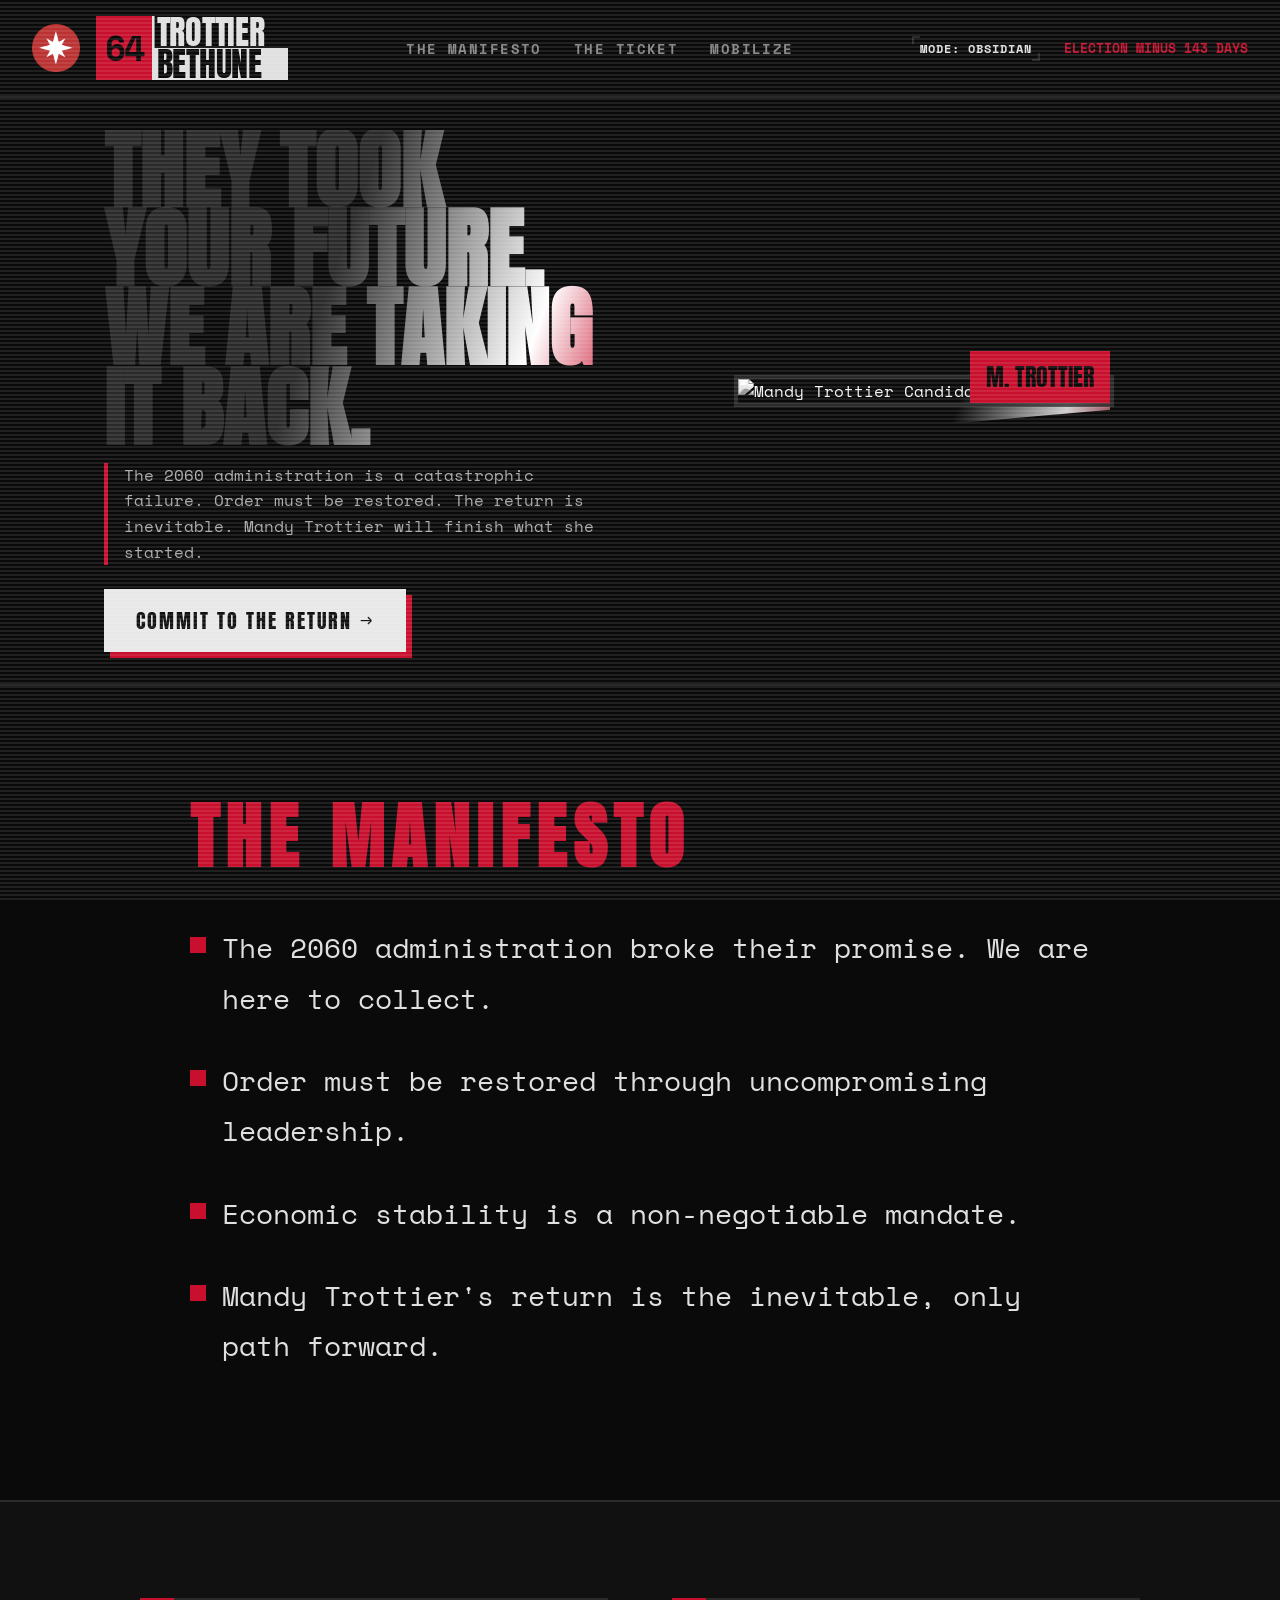
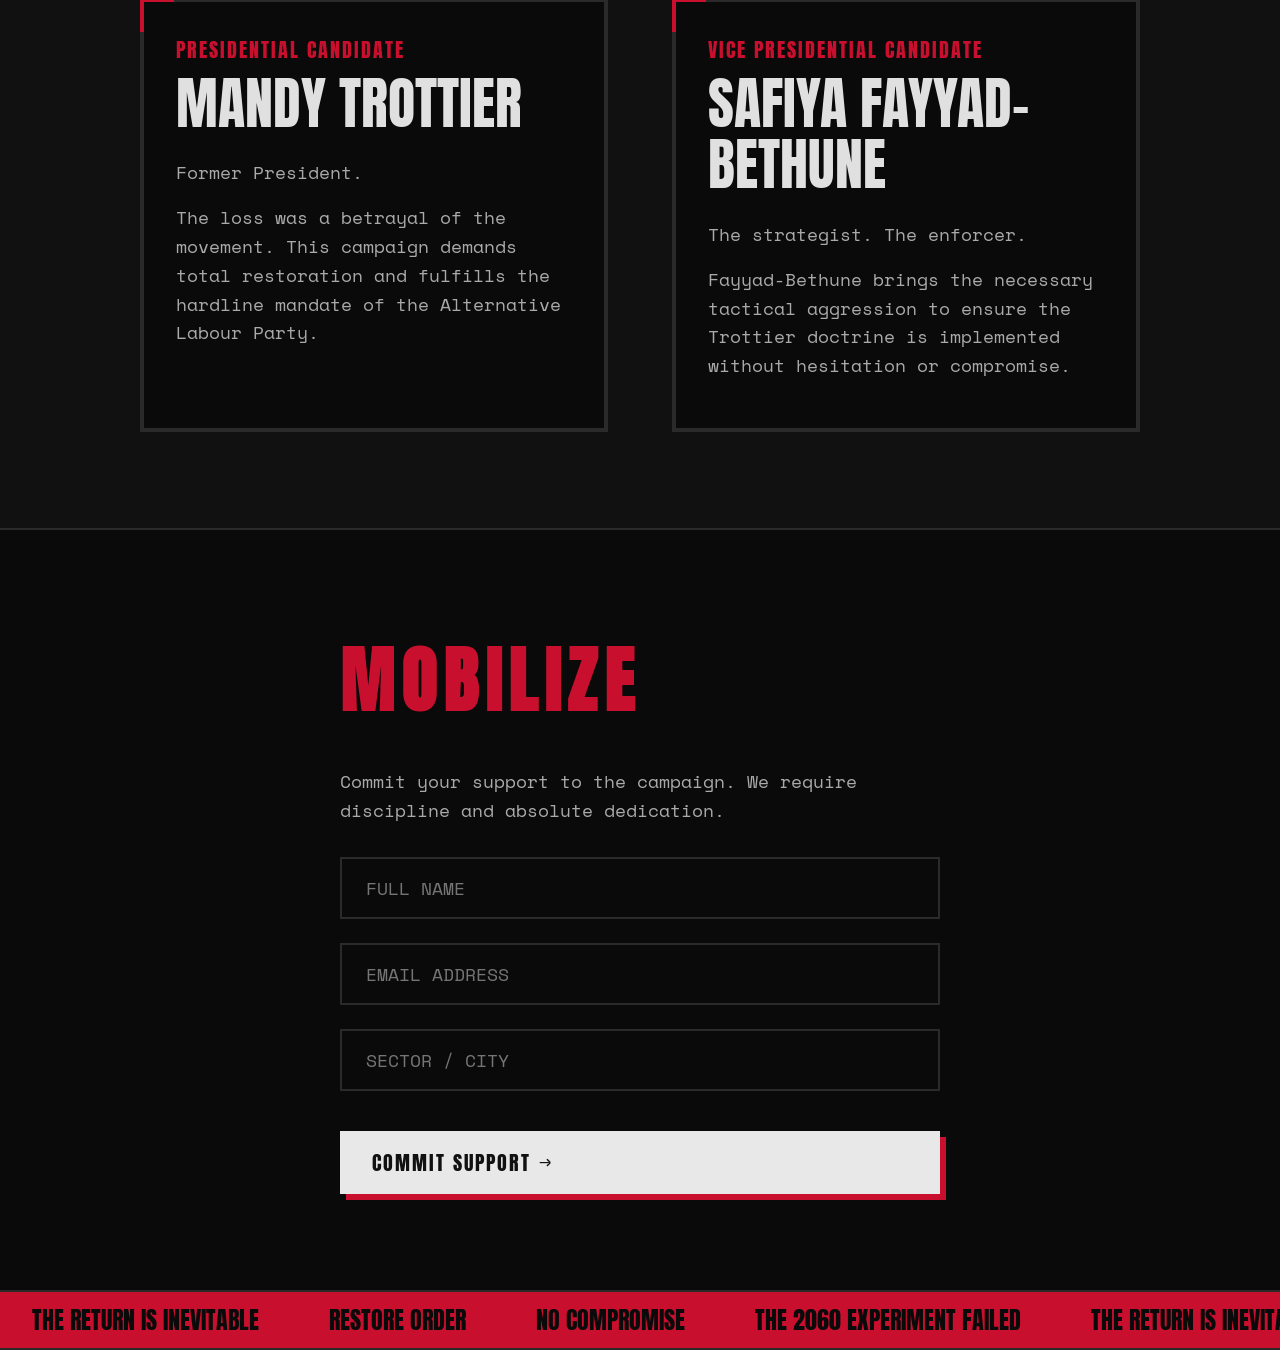
==== index.html @ cef25f47 "ooughhh" ====
<!DOCTYPE html>
<html lang="en">
<head>
    <meta charset="UTF-8">
    <meta name="viewport" content="width=device-width, initial-scale=1.0">
    <title>Trottier / Fayyad-Bethune '64</title>
    <meta name="description" content="The official 2064 presidential campaign website for Mandy Trottier and Safiya Fayyad-Bethune. The return is inevitable.">
    <link rel="stylesheet" href="index.css?v=3.7">
    <link rel="preconnect" href="https://fonts.googleapis.com">
    <link rel="preconnect" href="https://fonts.gstatic.com" crossorigin>
    <link href="https://fonts.googleapis.com/css2?family=Anton&family=Space+Mono:ital,wght@0,400;0,700;1,400&display=swap" rel="stylesheet">
</head>
<body>
    <div class="scanlines"></div>

    <header class="site-header">
        <div class="logo-container">
            <img src="ALPLogo.png" alt="Alternative Labour Party Logo" class="party-logo">
            <svg xmlns="http://www.w3.org/2000/svg" viewBox="0 0 1200 400" width="100%" height="100%" class="campaign-wordmark" aria-label="Trottier Bethune '64 Logo">
                <defs>
                    <style>
                        .brutal-title { font-family: 'Anton', sans-serif; font-size: 210px; text-transform: uppercase; letter-spacing: -2px; fill: var(--text-light); }
                        .brutal-subtitle { font-family: 'Anton', sans-serif; font-size: 210px; text-transform: uppercase; letter-spacing: -2px; fill: var(--obsidian); }
                        .brutal-year { font-family: 'Space Mono', monospace; font-size: 220px; font-weight: bold; letter-spacing: -12px; fill: var(--obsidian); }
                        .logo-crimson { fill: var(--crimson); }
                        .logo-bg { fill: var(--text-light); }
                    </style>
                </defs>

                <!-- Massive red block on the left -->
                <rect x="0" y="0" width="350" height="400" class="logo-crimson" />
                
                <!-- White/Black background block for the subtitle to create stark contrast -->
                <rect x="350" y="200" width="850" height="200" class="logo-bg" />

                <!-- 64 inside the red block -->
                <text x="175" y="280" class="brutal-year" text-anchor="middle">64</text>

                <!-- TROTTIER in the top half (Dark background of the page shows through, so text needs to be light) -->
                <text x="380" y="190" class="brutal-title" text-anchor="start">TROTTIER</text>

                <!-- BETHUNE in the bottom half (Light background block, so text needs to be dark) -->
                <text x="380" y="390" class="brutal-subtitle" text-anchor="start">BETHUNE</text>

                <!-- Vertical harsh separator line -->
                <rect x="350" y="0" width="16" height="400" fill="var(--text-light)" />
            </svg>
        </div>
        <nav class="main-nav">
            <a href="#manifesto">THE MANIFESTO</a>
            <a href="#ticket">THE TICKET</a>
            <a href="#mobilize">MOBILIZE</a>
        </nav>
        <div class="header-right">
            <button id="themeToggle" class="btn-secondary">MODE: OBSIDIAN</button>
            <div class="countdown pulse">
                ELECTION MINUS 143 DAYS
            </div>
        </div>
    </header>

    <main class="hero">
        <div class="hero-content">
            <h1 class="ray-text">
                THEY TOOK YOUR FUTURE.<br>
                WE ARE TAKING IT BACK.
            </h1>
            <p class="manifesto-intro">
                The 2060 administration is a catastrophic failure. Order must be restored. The return is inevitable. Mandy Trottier will finish what she started.
            </p>
            <button class="btn-primary">COMMIT TO THE RETURN <span style="font-family:var(--font-mono)">→</span></button>
        </div>
        <div class="hero-visual">
            <div class="portrait-container">
                <img src="https://images.unsplash.com/photo-1542322301-44754eb27a20?ixlib=rb-4.0.3&auto=format&fit=crop&w=600&q=80" alt="Mandy Trottier Candidate Portrait" class="candidate-image">
                <div class="sunglass-ray"></div>
                <div class="nametag">M. TROTTIER</div>
            </div>
        </div>
    </main>

    <section id="manifesto" class="section-manifesto">
        <div class="manifesto-content">
            <h2 class="section-title">THE MANIFESTO</h2>
            <ul class="manifesto-list">
                <li><span class="bullet"></span> The 2060 administration broke their promise. We are here to collect.</li>
                <li><span class="bullet"></span> Order must be restored through uncompromising leadership.</li>
                <li><span class="bullet"></span> Economic stability is a non-negotiable mandate.</li>
                <li><span class="bullet"></span> Mandy Trottier's return is the inevitable, only path forward.</li>
            </ul>
        </div>
    </section>

    <section id="ticket" class="section-ticket">
        <div class="ticket-container">
            <div class="dossier">
            <div class="dossier-header">PRESIDENTIAL CANDIDATE</div>
            <div class="dossier-name">MANDY TROTTIER</div>
            <div class="dossier-body">
                <p>Former President.</p>
                <p>The loss was a betrayal of the movement. This campaign demands total restoration and fulfills the hardline mandate of the Alternative Labour Party.</p>
            </div>
        </div>
        <div class="dossier">
            <div class="dossier-header">VICE PRESIDENTIAL CANDIDATE</div>
            <div class="dossier-name">SAFIYA FAYYAD-BETHUNE</div>
            <div class="dossier-body">
                <p>The strategist. The enforcer.</p>
                <p>Fayyad-Bethune brings the necessary tactical aggression to ensure the Trottier doctrine is implemented without hesitation or compromise.</p>
            </div>
        </div>
        </div>
    </section>

    <section id="mobilize" class="section-mobilize">
        <div class="mobilize-container">
            <h2 class="section-title">MOBILIZE</h2>
            <p class="mobilize-desc">Commit your support to the campaign. We require discipline and absolute dedication.</p>
            <form id="mobilize-form" class="mobilize-form">
                <div class="input-group">
                    <input type="text" id="name" placeholder="FULL NAME" required>
                </div>
                <div class="input-group">
                    <input type="email" id="email" placeholder="EMAIL ADDRESS" required>
                </div>
                <div class="input-group">
                    <input type="text" id="location" placeholder="SECTOR / CITY" required>
                </div>
                <button type="submit" class="btn-primary submit-btn">COMMIT SUPPORT <span style="font-family:var(--font-mono)">→</span></button>
            </form>
            <div id="form-success" class="form-success" style="display: none;">
                <div class="success-message">COMMITMENT RECEIVED.</div>
                <div class="success-sub">STAND BY FOR INSTRUCTIONS.</div>
            </div>
        </div>
    </section>

    <div class="ticker-wrap">
        <div class="ticker">
            <span class="ticker-item">THE RETURN IS INEVITABLE</span>
            <span class="ticker-item">RESTORE ORDER</span>
            <span class="ticker-item">NO COMPROMISE</span>
            <span class="ticker-item">THE 2060 EXPERIMENT FAILED</span>
            <span class="ticker-item">THE RETURN IS INEVITABLE</span>
            <span class="ticker-item">RESTORE ORDER</span>
            <span class="ticker-item">NO COMPROMISE</span>
            <span class="ticker-item">THE 2060 EXPERIMENT FAILED</span>
        </div>
    </div>

    <script>
        document.getElementById('mobilize-form').addEventListener('submit', function(e) {
            e.preventDefault();
            // Hide form and show success message
            this.style.display = 'none';
            document.getElementById('form-success').style.display = 'block';
        });
        
        // Theme Toggle Logic
        const themeBtn = document.getElementById('themeToggle');
        const currentTheme = localStorage.getItem('theme');

        if (currentTheme) {
            document.documentElement.setAttribute('data-theme', currentTheme);
            if (currentTheme === 'light') {
                themeBtn.textContent = 'MODE: CONCRETE';
            }
        }

        themeBtn.addEventListener('click', () => {
            let targetTheme = 'light';
            if (document.documentElement.getAttribute('data-theme') === 'light') {
                targetTheme = 'dark';
            }
            
            if (targetTheme === 'light') {
                document.documentElement.setAttribute('data-theme', 'light');
                localStorage.setItem('theme', 'light');
                themeBtn.textContent = 'MODE: CONCRETE';
            } else {
                document.documentElement.removeAttribute('data-theme');
                localStorage.setItem('theme', 'dark');
                themeBtn.textContent = 'MODE: OBSIDIAN';
            }
        });

        // Smooth scrolling for navigation links
        document.querySelectorAll('a[href^="#"]').forEach(anchor => {
            anchor.addEventListener('click', function (e) {
                e.preventDefault();
                document.querySelector(this.getAttribute('href')).scrollIntoView({
                    behavior: 'smooth'
                });
            });
        });
    </script>
</body>
</html>
---- index.css ----
:root {
    --obsidian: #0a0a0a;
    --crimson: #C8102E;
    --steel: #2a2a2a;
    --text-light: #e0e0e0;
    --ticket-bg: #111111;
    --text-muted: #aaaaaa;
    --nav-link: #888888;
    --ray-flash: #ffffff;
    --scanline-color: rgba(255, 255, 255, 0.09);

    /* Radical Button System */
    --btn-primary-bg: #e8e8e8; /* Concrete color on Obsidian mode */
    --btn-primary-text: #111111;
    --btn-primary-shadow: var(--crimson);
    
    --btn-secondary-bracket: var(--steel);
    --btn-secondary-bg-hover: var(--text-light);
    --btn-secondary-text-hover: #0a0a0a;
    --btn-secondary-text: #e0e0e0;
    
    --font-head: 'Anton', sans-serif;
    --font-mono: 'Space Mono', monospace;
}

[data-theme="light"] {
    --obsidian: #e8e8e8;
    --steel: #999999;
    --text-light: #111111;
    --ticket-bg: #d8d8d8;
    --text-muted: #555555;
    --nav-link: #444444;
    --ray-flash: #111111;
    --scanline-color: rgba(0, 0, 0, 0.1);

    /* Radical Button System (Light) */
    --btn-primary-bg: #0a0a0a; /* Obsidian color on Concrete mode */
    --btn-primary-text: #e0e0e0;
    --btn-primary-shadow: var(--crimson);

    --btn-secondary-bracket: #555555;
    --btn-secondary-bg-hover: #111111;
    --btn-secondary-text-hover: #e8e8e8;
    --btn-secondary-text: #111111;
}

* {
    box-sizing: border-box;
}

body, html {
    margin: 0;
    padding: 0;
    background-color: var(--obsidian);
    color: var(--text-light);
    font-family: var(--font-mono);
    overflow-x: hidden;
    min-height: 100vh;
    display: flex;
    flex-direction: column;
}

/* Scanlines Effect */
.scanlines {
    position: fixed;
    top: 0;
    left: 0;
    width: 100vw;
    height: 100vh;
    background: linear-gradient(
        to bottom,
        transparent,
        transparent 50%,
        var(--scanline-color) 50%,
        var(--scanline-color)
    );
    background-size: 100% 4px;
    pointer-events: none;
    z-index: 50;
}

/* Header */
.site-header {
    display: flex;
    justify-content: space-between;
    align-items: center;
    padding: 1rem 2rem;
    border-bottom: 2px solid var(--steel);
    position: relative;
    z-index: 10;
}

.logo-container {
    display: flex;
    align-items: center;
    gap: 1rem;
}

.party-logo {
    height: 40px;
    width: auto;
}

.campaign-wordmark {
    height: 48px;
    width: auto;
    max-width: 100%;
}

@media (min-width: 768px) {
    .party-logo {
        height: 48px;
    }
    .campaign-wordmark {
        height: 64px;
    }
}

.main-nav {
    display: none;
}

@media (min-width: 768px) {
    .main-nav {
        display: flex;
        gap: 2rem;
    }
}

.main-nav a {
    color: var(--nav-link);
    text-decoration: none;
    font-weight: 700;
    letter-spacing: 0.1em;
    font-size: 0.9rem;
    transition: color 0.2s;
}

.main-nav a:hover {
    color: var(--text-light);
}

.countdown {
    font-size: 0.8rem;
    color: var(--crimson);
    font-weight: bold;
}

.pulse {
    animation: pulse-anim 2s infinite;
}

@keyframes pulse-anim {
    0%, 100% { opacity: 1; }
    50% { opacity: 0.5; }
}

.header-right {
    display: flex;
    flex-direction: column;
    align-items: flex-end;
    gap: 0.5rem;
}

/* Terminal Reticle Button */
.btn-secondary {
    background: transparent;
    color: var(--btn-secondary-text);
    border: none;
    position: relative;
    padding: 0.25rem 0.5rem;
    font-family: var(--font-mono);
    font-size: 0.75rem;
    font-weight: bold;
    cursor: pointer;
    letter-spacing: 1px;
    transition: all 0.2s;
}

.btn-secondary::before,
.btn-secondary::after {
    content: '';
    position: absolute;
    width: 6px;
    height: 6px;
    border: 2px solid var(--btn-secondary-bracket);
    transition: all 0.2s ease-out;
    pointer-events: none;
}

.btn-secondary::before {
    top: 0;
    left: 0;
    border-right: none;
    border-bottom: none;
}

.btn-secondary::after {
    bottom: 0;
    right: 0;
    border-left: none;
    border-top: none;
}

.btn-secondary:hover {
    background-color: var(--btn-secondary-bg-hover);
    color: var(--btn-secondary-text-hover);
}

.btn-secondary:hover::before {
    top: 4px;
    left: 4px;
}

.btn-secondary:hover::after {
    bottom: 4px;
    right: 4px;
}

@media (min-width: 768px) {
    .header-right {
        flex-direction: row;
        align-items: center;
        gap: 1.5rem;
    }
}

/* Hero Section */
.hero {
    flex-grow: 1;
    display: flex;
    flex-direction: column;
    padding: 2rem;
    position: relative;
    z-index: 10;
    max-width: 1200px;
    margin: 0 auto;
    width: 100%;
}

@media (min-width: 768px) {
    .hero {
        flex-direction: row;
        align-items: center;
        padding: 2rem 4rem;
    }
}

.hero-content {
    flex: 1;
    display: flex;
    flex-direction: column;
    justify-content: center;
    margin-bottom: 3rem;
}

.hero .btn-primary {
    align-self: flex-start;
}

@media (min-width: 768px) {
    .hero-content {
        padding-right: 4rem;
        margin-bottom: 0;
    }
}

@keyframes sweep {
    0% { background-position: 200% center; }
    100% { background-position: -200% center; }
}

.ray-text {
    font-family: var(--font-head);
    text-transform: uppercase;
    line-height: 0.9;
    font-size: 3rem;
    margin: 0 0 1rem 0;
    background-color: var(--steel);
    background-image: linear-gradient(
        110deg,
        transparent 15%,
        transparent 25%,
        var(--ray-flash) 45%,
        var(--crimson) 55%,
        transparent 65%,
        transparent 85%
    );
    background-size: 200% auto;
    color: transparent;
    -webkit-background-clip: text;
    background-clip: text;
    animation: sweep 4s linear infinite;
}

@media (min-width: 768px) {
    .ray-text {
        font-size: 4.5rem;
    }
}
@media (min-width: 1024px) {
    .ray-text {
        font-size: 5.5rem;
    }
}

.manifesto-intro {
    color: var(--text-muted);
    font-size: 1rem;
    line-height: 1.6;
    max-width: 500px;
    margin: 0 0 1.5rem 0;
    border-left: 4px solid var(--crimson);
    padding-left: 1rem;
}

/* Industrial Switch Button */
.btn-primary {
    background-color: var(--btn-primary-bg);
    color: var(--btn-primary-text);
    font-family: var(--font-head);
    text-transform: uppercase;
    letter-spacing: 2px;
    border: none;
    padding: 1rem 2rem;
    font-size: 1.25rem;
    cursor: pointer;
    transition: all 0.1s ease-out;
    box-shadow: 6px 6px 0px var(--btn-primary-shadow);
    display: inline-flex;
    align-items: center;
    gap: 0.5rem;
    position: relative;
}

.btn-primary:hover,
.btn-primary:active {
    transform: translate(6px, 6px);
    box-shadow: 0px 0px 0px var(--btn-primary-shadow);
}

/* Portrait Visual */
.hero-visual {
    flex: 1;
    display: flex;
    justify-content: center;
    align-items: center;
}

.portrait-container {
    position: relative;
    width: 100%;
    max-width: 380px;
    border: 4px solid var(--steel);
}

.candidate-image {
    width: 100%;
    height: auto;
    display: block;
    filter: grayscale(100%) contrast(120%);
}

.sunglass-ray {
    position: absolute;
    top: 30%;
    left: 0;
    width: 100%;
    height: 40px;
    background: linear-gradient(
        110deg,
        transparent 15%,
        rgba(255, 255, 255, 0) 30%,
        rgba(255, 255, 255, 0.8) 45%,
        rgba(200, 16, 46, 0.6) 55%,
        rgba(255, 255, 255, 0) 70%,
        transparent 85%
    );
    background-size: 200% auto;
    animation: sweep 4s linear infinite;
    pointer-events: none;
    mix-blend-mode: overlay;
    transform: skewY(-5deg);
}

.nametag {
    position: absolute;
    bottom: 0;
    right: 0;
    background-color: var(--crimson);
    color: var(--obsidian);
    font-family: var(--font-head);
    font-size: 1.5rem;
    padding: 0.5rem 1rem;
}

/* General Section Styles */
section {
    padding: 4rem 2rem;
    position: relative;
    z-index: 10;
    border-top: 2px solid var(--steel);
}

.section-title {
    font-family: var(--font-head);
    font-size: 3rem;
    color: var(--crimson);
    margin: 0 0 2rem 0;
    text-transform: uppercase;
    letter-spacing: 0.1em;
}

@media (min-width: 768px) {
    section {
        padding: 6rem 4rem;
    }
    .section-title {
        font-size: 4.5rem;
    }
}

/* Manifesto Section */
.section-manifesto {
    background-color: var(--obsidian);
    display: flex;
    justify-content: center;
}

.manifesto-content {
    max-width: 900px;
    width: 100%;
}

.manifesto-list {
    list-style: none;
    padding: 0;
    margin: 0;
}

.manifesto-list li {
    font-size: 1.25rem;
    line-height: 1.8;
    margin-bottom: 2rem;
    position: relative;
    padding-left: 2rem;
    color: var(--text-light);
}

.manifesto-list li .bullet {
    position: absolute;
    left: 0;
    top: 10px;
    width: 12px;
    height: 12px;
    background-color: var(--crimson);
}

@media (min-width: 768px) {
    .manifesto-list li {
        font-size: 1.75rem;
    }
    .manifesto-list li .bullet {
        top: 14px;
        width: 16px;
        height: 16px;
    }
}

/* Ticket Section */
.section-ticket {
    background-color: var(--ticket-bg);
    display: flex;
    justify-content: center;
}

.ticket-container {
    display: flex;
    flex-direction: column;
    gap: 3rem;
    max-width: 1000px;
    width: 100%;
}

@media (min-width: 768px) {
    .ticket-container {
        flex-direction: row;
        gap: 4rem;
    }
}

.dossier {
    flex: 1;
    border: 4px solid var(--steel);
    padding: 2rem;
    position: relative;
    background-color: var(--obsidian);
}

.dossier::before {
    content: '';
    position: absolute;
    top: -4px;
    left: -4px;
    width: 30px;
    height: 30px;
    border-top: 4px solid var(--crimson);
    border-left: 4px solid var(--crimson);
}

.dossier-header {
    color: var(--crimson);
    font-family: var(--font-head);
    font-size: 1.25rem;
    margin-bottom: 0.5rem;
    letter-spacing: 2px;
}

.dossier-name {
    font-family: var(--font-head);
    font-size: 2.5rem;
    color: var(--text-light);
    margin-bottom: 1.5rem;
    line-height: 1.1;
    text-transform: uppercase;
}

.dossier-body {
    color: var(--text-muted);
    font-size: 1rem;
    line-height: 1.6;
}

.dossier-body p {
    margin: 0 0 1rem 0;
}

@media (min-width: 768px) {
    .dossier-name {
        font-size: 3.5rem;
    }
    .dossier-body {
        font-size: 1.125rem;
    }
}

/* Mobilize Section */
.section-mobilize {
    background-color: var(--obsidian);
    display: flex;
    justify-content: center;
}

.mobilize-container {
    max-width: 600px;
    width: 100%;
}

.mobilize-desc {
    color: var(--text-muted);
    font-size: 1.125rem;
    margin: 0 0 2rem 0;
    line-height: 1.6;
}

.mobilize-form {
    display: flex;
    flex-direction: column;
    gap: 1.5rem;
}

.input-group input {
    width: 100%;
    padding: 1rem 1.5rem;
    background-color: transparent;
    border: 2px solid var(--steel);
    color: var(--text-light);
    font-family: var(--font-mono);
    font-size: 1.125rem;
    outline: none;
    transition: border-color 0.2s, background-color 0.2s;
}

.input-group input:focus {
    border-color: var(--crimson);
    background-color: rgba(200, 16, 46, 0.05);
}

.submit-btn {
    margin-top: 1rem;
    width: 100%;
    text-align: center;
}

.form-success {
    border: 4px solid var(--crimson);
    padding: 2rem;
    text-align: center;
    background-color: rgba(200, 16, 46, 0.1);
}

.success-message {
    font-family: var(--font-head);
    font-size: 2.5rem;
    color: var(--crimson);
    margin-bottom: 0.5rem;
}

.success-sub {
    font-family: var(--font-mono);
    color: var(--text-light);
    font-size: 1rem;
    letter-spacing: 2px;
}

/* Ticker */
@keyframes ticker {
    0% { transform: translateX(0); }
    100% { transform: translateX(-50%); }
}

.ticker-wrap {
    width: 100%;
    overflow: hidden;
    background-color: var(--crimson);
    color: var(--obsidian);
    white-space: nowrap;
    border-top: 2px solid var(--steel);
    border-bottom: 2px solid var(--steel);
    position: relative;
    z-index: 10;
    margin-top: auto;
}

.ticker {
    display: inline-block;
    font-family: var(--font-head);
    font-size: 1.5rem;
    padding: 10px 0;
    animation: ticker 15s linear infinite;
}

.ticker-item {
    padding: 0 2rem;
}
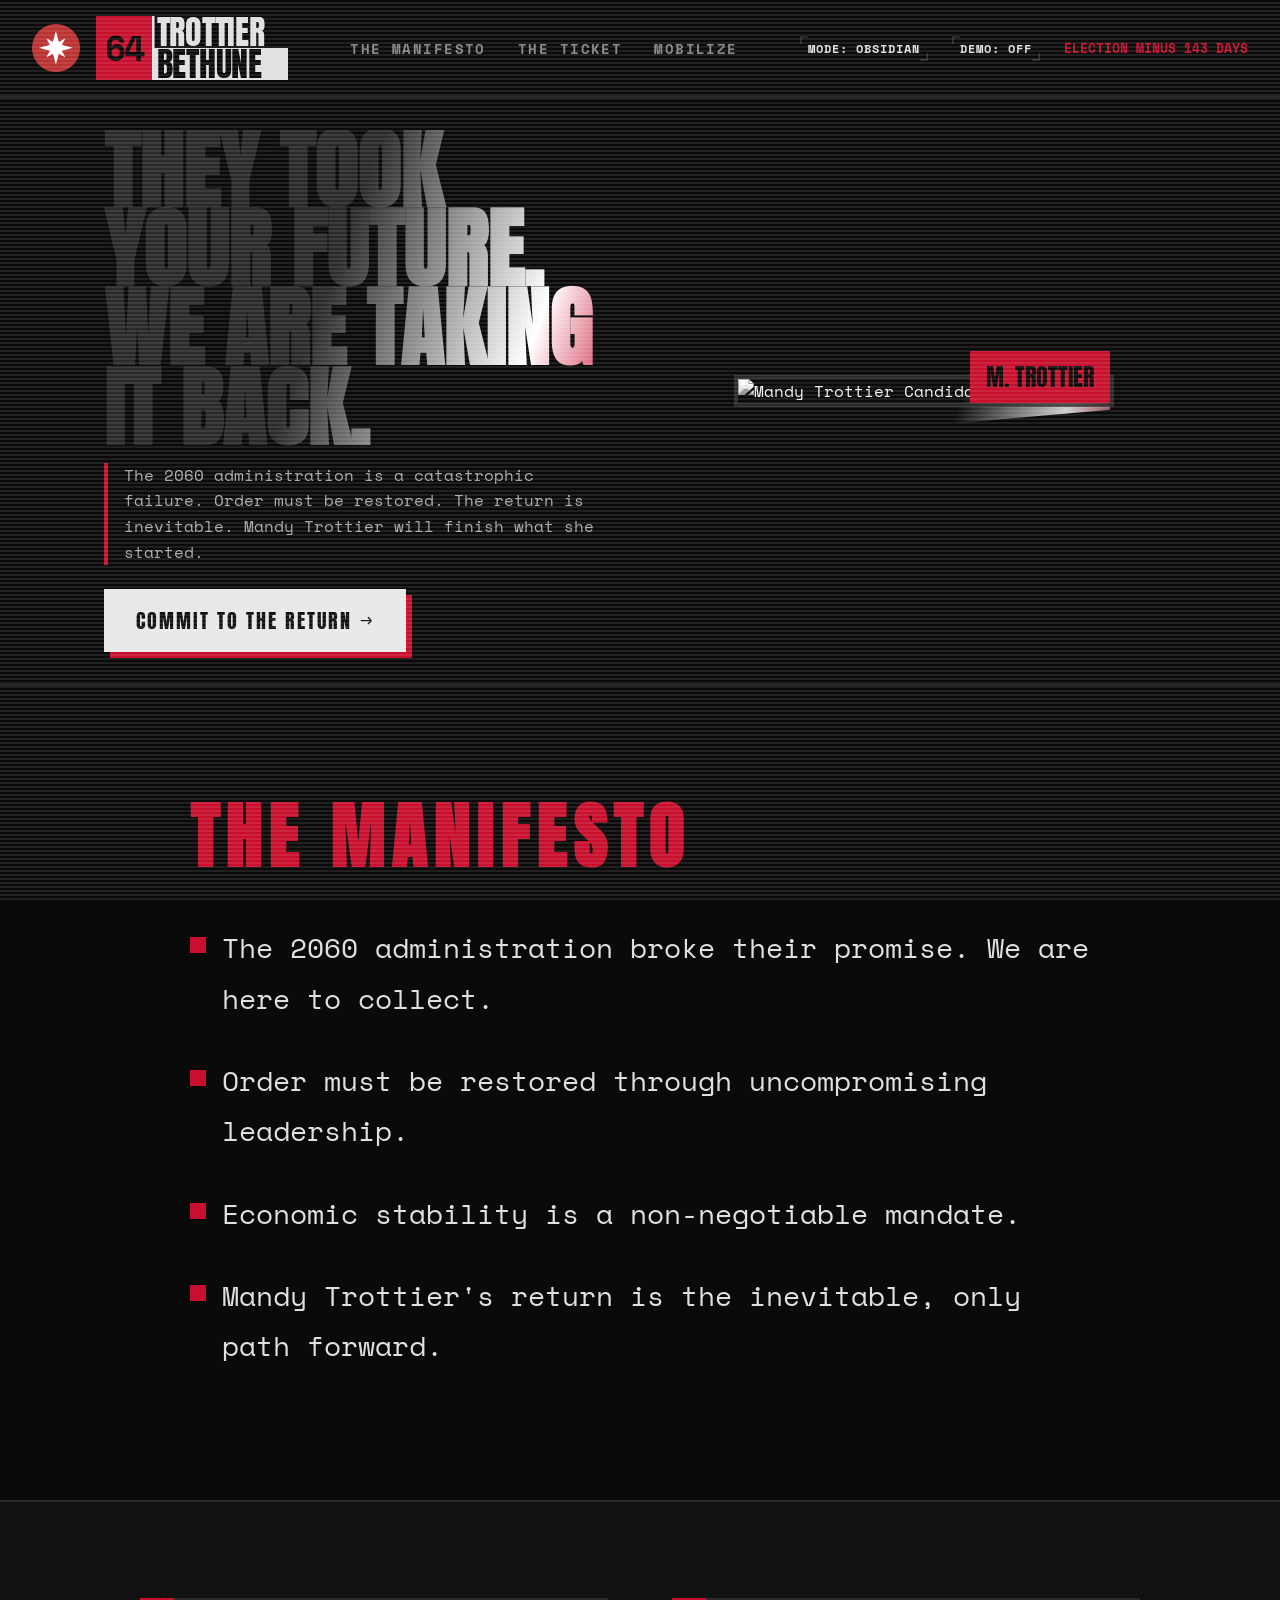
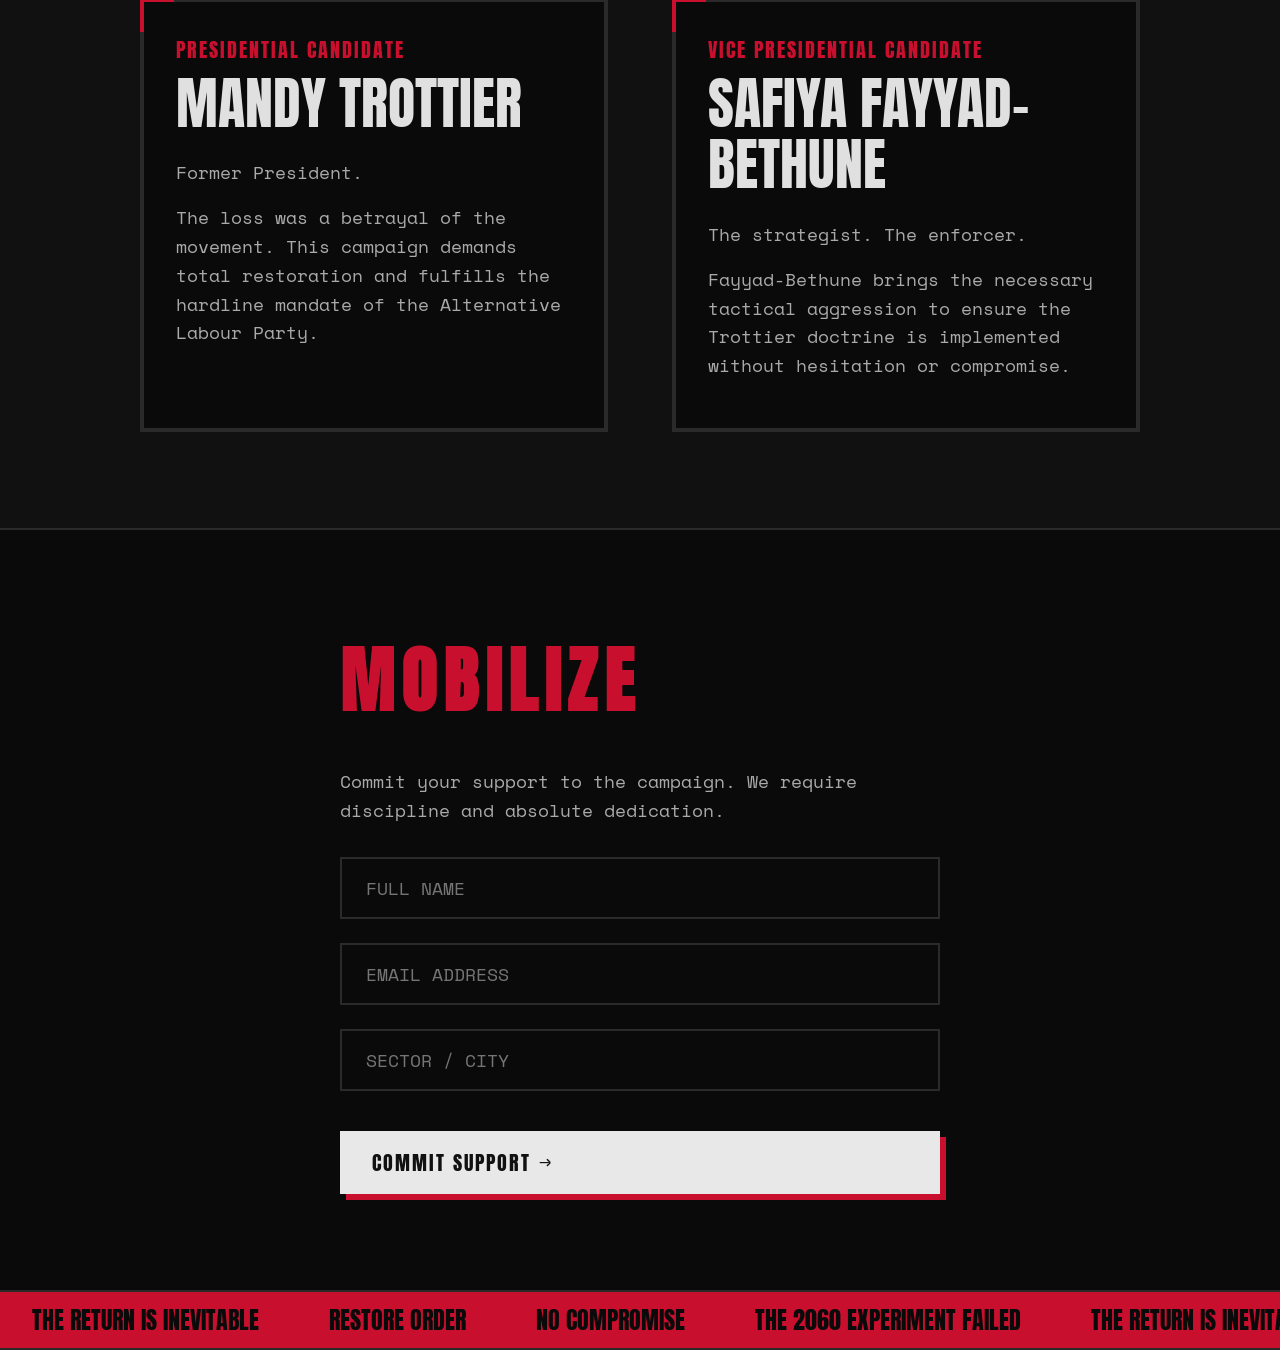
==== commit 93034d5c: "heh." ====
--- a/index.html
+++ b/index.html
@@ -5,13 +5,14 @@
     <meta name="viewport" content="width=device-width, initial-scale=1.0">
     <title>Trottier / Fayyad-Bethune '64</title>
     <meta name="description" content="The official 2064 presidential campaign website for Mandy Trottier and Safiya Fayyad-Bethune. The return is inevitable.">
-    <link rel="stylesheet" href="index.css?v=3.7">
+    <link rel="stylesheet" href="index.css?v=4.1">
     <link rel="preconnect" href="https://fonts.googleapis.com">
     <link rel="preconnect" href="https://fonts.gstatic.com" crossorigin>
     <link href="https://fonts.googleapis.com/css2?family=Anton&family=Space+Mono:ital,wght@0,400;0,700;1,400&display=swap" rel="stylesheet">
 </head>
 <body>
     <div class="scanlines"></div>
+    <div class="crt-overlay"></div>
 
     <header class="site-header">
         <div class="logo-container">
@@ -53,6 +54,7 @@
         </nav>
         <div class="header-right">
             <button id="themeToggle" class="btn-secondary">MODE: OBSIDIAN</button>
+            <button id="demoToggle" class="btn-secondary">DEMO: OFF</button>
             <div class="countdown pulse">
                 ELECTION MINUS 143 DAYS
             </div>
@@ -184,6 +186,14 @@
             }
         });
 
+        // Demo Toggle Logic
+        const demoBtn = document.getElementById('demoToggle');
+        demoBtn.addEventListener('click', () => {
+            const isCrt = document.body.getAttribute('data-crt') === 'true';
+            document.body.setAttribute('data-crt', isCrt ? 'false' : 'true');
+            demoBtn.textContent = isCrt ? 'DEMO: OFF' : 'DEMO: ON';
+        });
+
         // Smooth scrolling for navigation links
         document.querySelectorAll('a[href^="#"]').forEach(anchor => {
             anchor.addEventListener('click', function (e) {
--- a/index.css
+++ b/index.css
@@ -8,6 +8,7 @@
     --nav-link: #888888;
     --ray-flash: #ffffff;
     --scanline-color: rgba(255, 255, 255, 0.09);
+    --crt-scanline-size: 12px;
 
     /* Radical Button System */
     --btn-primary-bg: #e8e8e8; /* Concrete color on Obsidian mode */
@@ -32,6 +33,7 @@
     --nav-link: #444444;
     --ray-flash: #111111;
     --scanline-color: rgba(0, 0, 0, 0.1);
+    --crt-scanline-size: 6px;
 
     /* Radical Button System (Light) */
     --btn-primary-bg: #0a0a0a; /* Obsidian color on Concrete mode */
@@ -69,14 +71,45 @@
     height: 100vh;
     background: linear-gradient(
         to bottom,
-        transparent,
-        transparent 50%,
+        rgba(255,255,255,0),
+        rgba(255,255,255,0) 50%,
         var(--scanline-color) 50%,
         var(--scanline-color)
     );
     background-size: 100% 4px;
     pointer-events: none;
-    z-index: 50;
+    z-index: 9999;
+}
+
+/* CRT Demo Mode Styles */
+[data-crt="true"] {
+    text-shadow: 2px 0px 1px rgba(255,0,0,0.5), -2px 0px 1px rgba(0,255,255,0.5);
+}
+
+.crt-overlay {
+    position: fixed;
+    top: 0;
+    left: 0;
+    width: 100vw;
+    height: 100vh;
+    pointer-events: none;
+    z-index: 9998;
+    display: none;
+}
+
+[data-crt="true"] .crt-overlay {
+    display: block;
+    background: radial-gradient(circle, rgba(0,0,0,0) 55%, rgba(0,0,0,0.7) 100%);
+}
+
+[data-crt="true"] .scanlines {
+    animation: scanline-roll 4s linear infinite;
+    background-size: 100% var(--crt-scanline-size);
+}
+
+@keyframes scanline-roll {
+    from { background-position: 0 1200px; }
+    to { background-position: 0 0; }
 }
 
 /* Header */
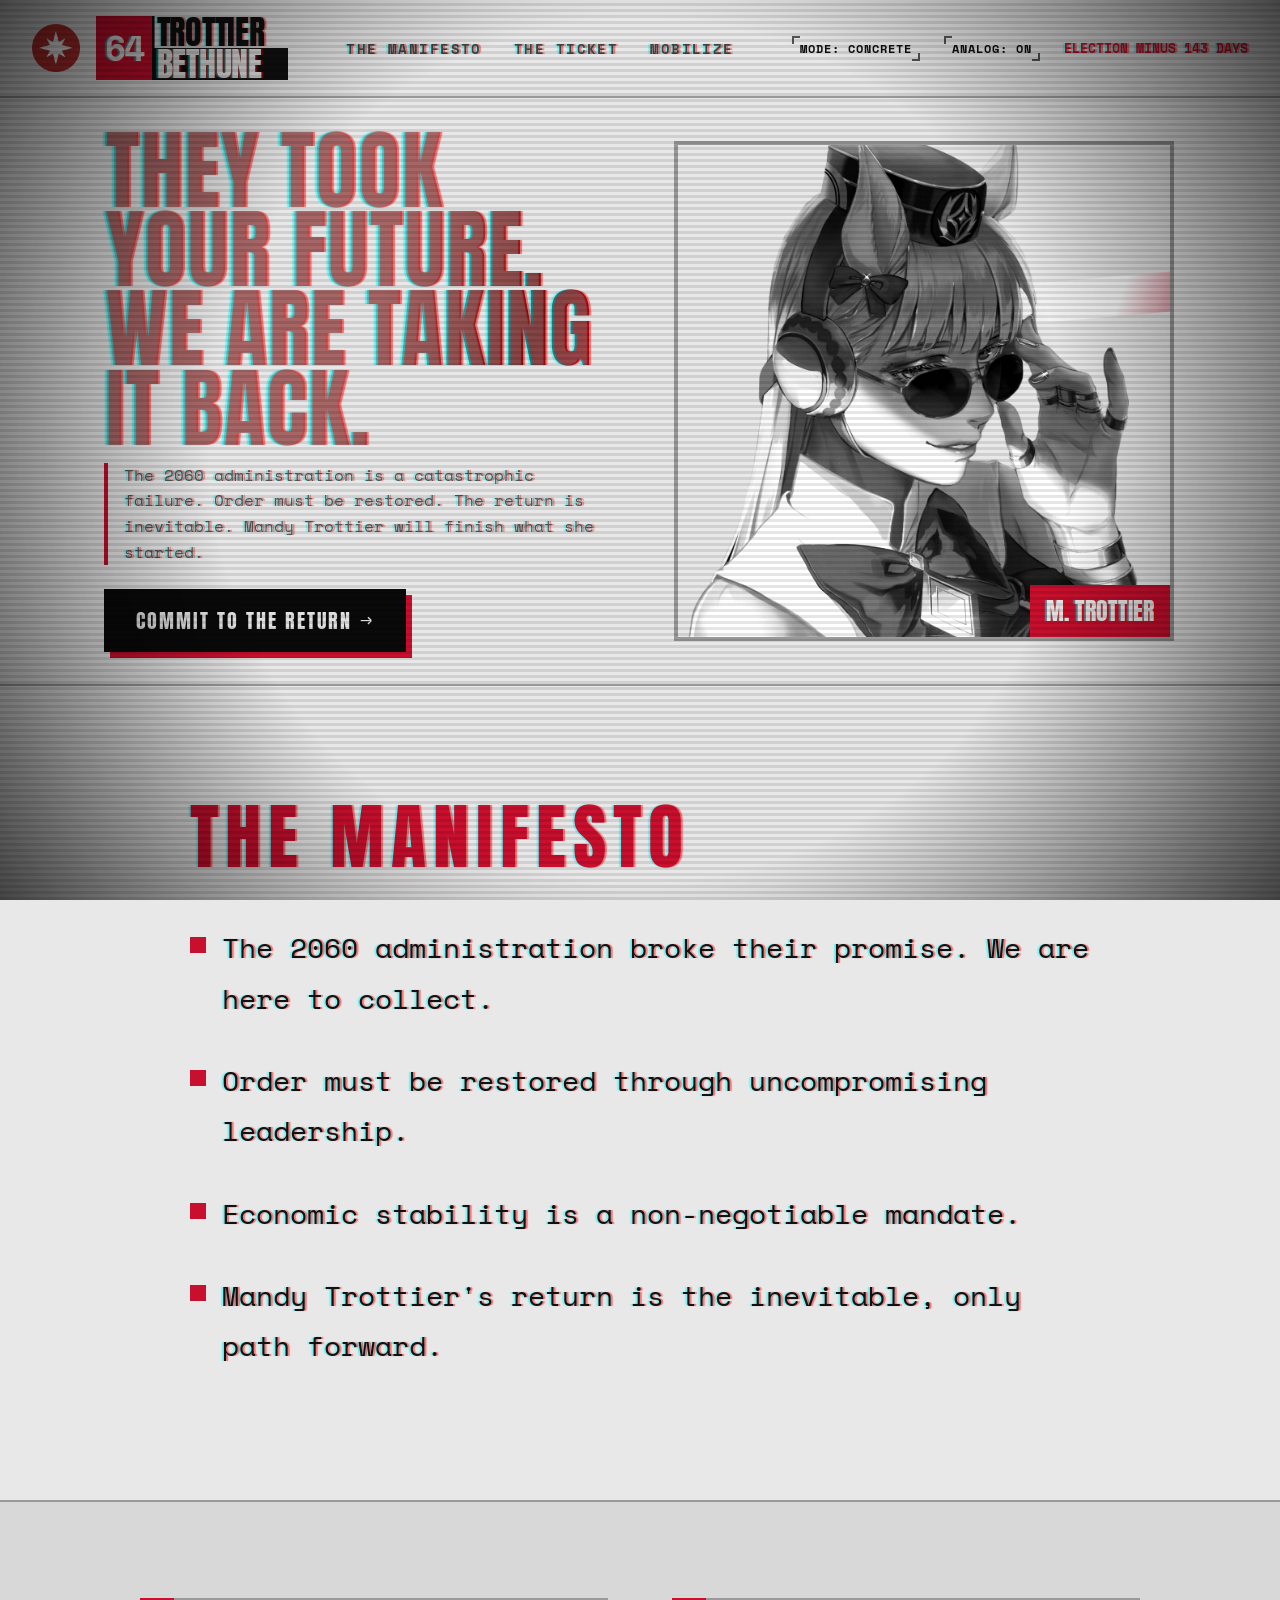
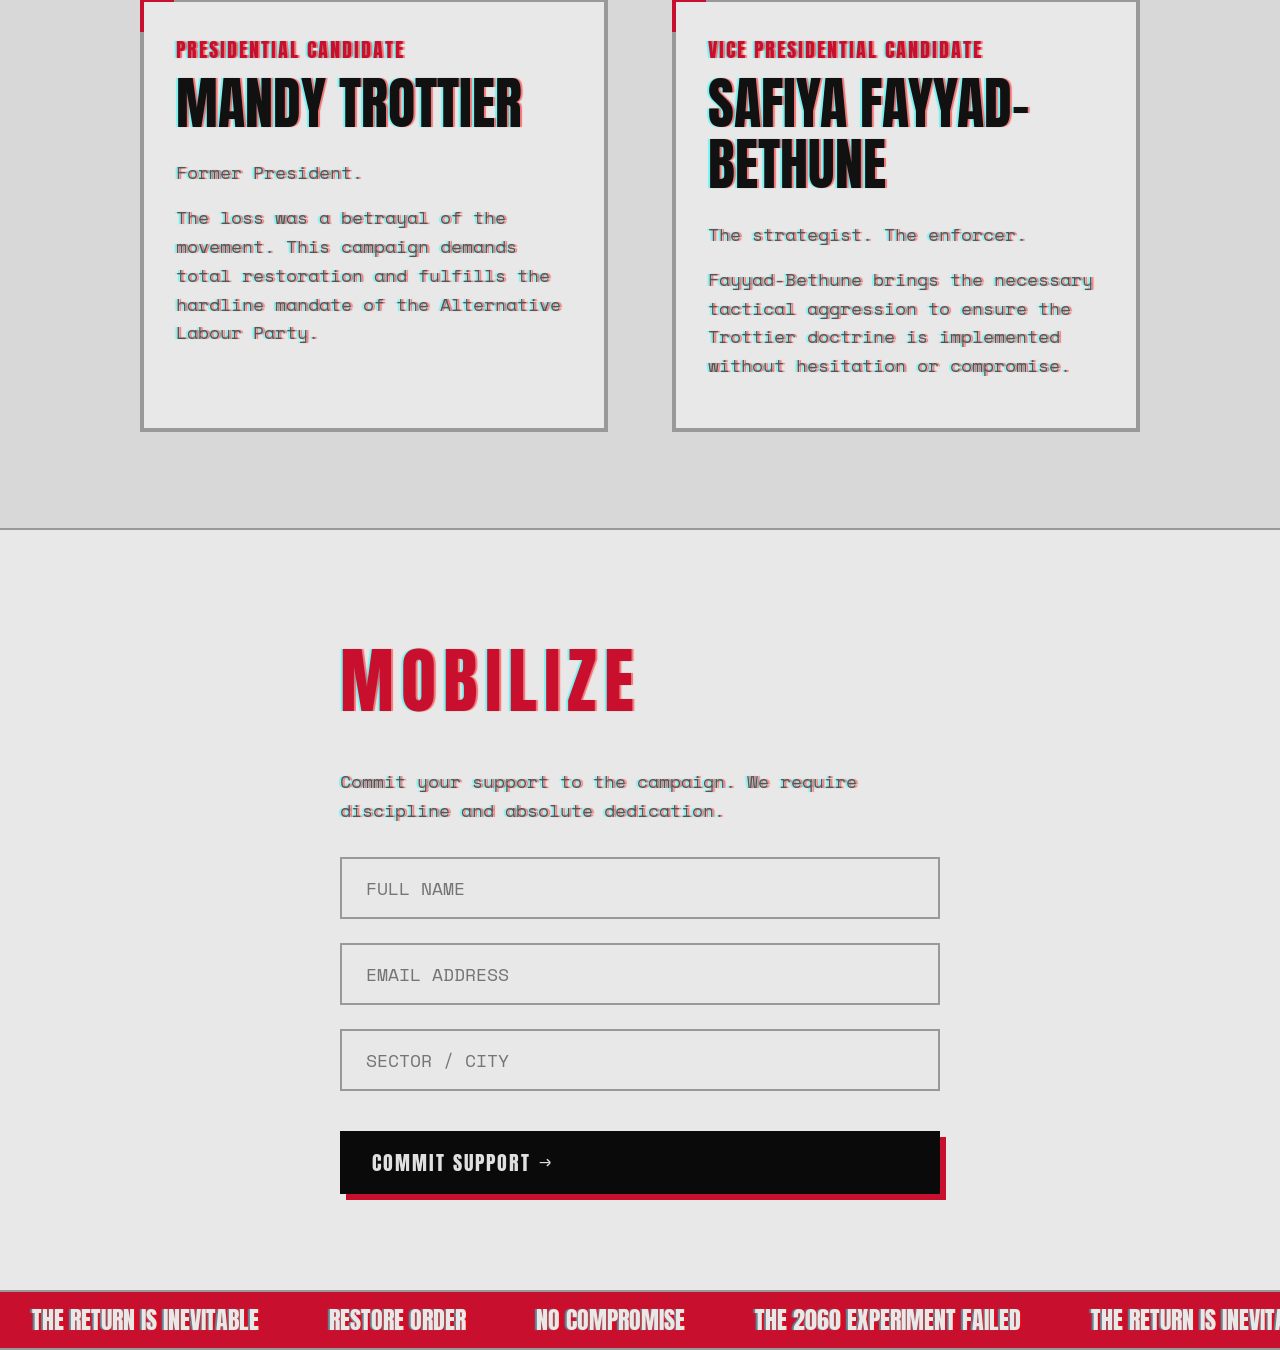
==== commit b3914208: "booaghh" ====
--- a/index.html
+++ b/index.html
@@ -1,16 +1,16 @@
 <!DOCTYPE html>
-<html lang="en">
+<html lang="en" data-theme="light">
 <head>
     <meta charset="UTF-8">
     <meta name="viewport" content="width=device-width, initial-scale=1.0">
     <title>Trottier / Fayyad-Bethune '64</title>
     <meta name="description" content="The official 2064 presidential campaign website for Mandy Trottier and Safiya Fayyad-Bethune. The return is inevitable.">
-    <link rel="stylesheet" href="index.css?v=4.1">
+    <link rel="stylesheet" href="index.css?v=4.9">
     <link rel="preconnect" href="https://fonts.googleapis.com">
     <link rel="preconnect" href="https://fonts.gstatic.com" crossorigin>
     <link href="https://fonts.googleapis.com/css2?family=Anton&family=Space+Mono:ital,wght@0,400;0,700;1,400&display=swap" rel="stylesheet">
 </head>
-<body>
+<body data-crt="true">
     <div class="scanlines"></div>
     <div class="crt-overlay"></div>
 
@@ -53,8 +53,8 @@
             <a href="#mobilize">MOBILIZE</a>
         </nav>
         <div class="header-right">
-            <button id="themeToggle" class="btn-secondary">MODE: OBSIDIAN</button>
-            <button id="demoToggle" class="btn-secondary">DEMO: OFF</button>
+            <button id="themeToggle" class="btn-secondary">MODE: CONCRETE</button>
+            <button id="analogToggle" class="btn-secondary">ANALOG: ON</button>
             <div class="countdown pulse">
                 ELECTION MINUS 143 DAYS
             </div>
@@ -74,7 +74,7 @@
         </div>
         <div class="hero-visual">
             <div class="portrait-container">
-                <img src="https://images.unsplash.com/photo-1542322301-44754eb27a20?ixlib=rb-4.0.3&auto=format&fit=crop&w=600&q=80" alt="Mandy Trottier Candidate Portrait" class="candidate-image">
+                <img src="mandyfuckingtrottier-nobg.png" alt="Mandy Trottier Candidate Portrait" class="candidate-image">
                 <div class="sunglass-ray"></div>
                 <div class="nametag">M. TROTTIER</div>
             </div>
@@ -162,36 +162,51 @@
         const themeBtn = document.getElementById('themeToggle');
         const currentTheme = localStorage.getItem('theme');
 
-        if (currentTheme) {
-            document.documentElement.setAttribute('data-theme', currentTheme);
-            if (currentTheme === 'light') {
-                themeBtn.textContent = 'MODE: CONCRETE';
-            }
+        if (currentTheme === 'dark') {
+            document.documentElement.removeAttribute('data-theme');
+            themeBtn.textContent = 'MODE: OBSIDIAN';
+        } else {
+            // Default to light
+            document.documentElement.setAttribute('data-theme', 'light');
+            themeBtn.textContent = 'MODE: CONCRETE';
         }
 
         themeBtn.addEventListener('click', () => {
-            let targetTheme = 'light';
             if (document.documentElement.getAttribute('data-theme') === 'light') {
-                targetTheme = 'dark';
-            }
-            
-            if (targetTheme === 'light') {
+                document.documentElement.removeAttribute('data-theme');
+                localStorage.setItem('theme', 'dark');
+                themeBtn.textContent = 'MODE: OBSIDIAN';
+            } else {
                 document.documentElement.setAttribute('data-theme', 'light');
                 localStorage.setItem('theme', 'light');
                 themeBtn.textContent = 'MODE: CONCRETE';
+            }
+        });
+
+        // Analog Toggle Logic
+        const analogBtn = document.getElementById('analogToggle');
+        const currentAnalog = localStorage.getItem('analog');
+
+        if (currentAnalog === 'false') {
+            document.body.setAttribute('data-crt', 'false');
+            analogBtn.textContent = 'ANALOG: OFF';
+        } else {
+            // Default to true
+            document.body.setAttribute('data-crt', 'true');
+            analogBtn.textContent = 'ANALOG: ON';
+        }
+
+        analogBtn.addEventListener('click', () => {
+            const isCrt = document.body.getAttribute('data-crt') === 'true';
+            if (isCrt) {
+                document.body.setAttribute('data-crt', 'false');
+                localStorage.setItem('analog', 'false');
+                analogBtn.textContent = 'ANALOG: OFF';
             } else {
-                document.documentElement.removeAttribute('data-theme');
-                localStorage.setItem('theme', 'dark');
-                themeBtn.textContent = 'MODE: OBSIDIAN';
+                document.body.setAttribute('data-crt', 'true');
+                localStorage.setItem('analog', 'true');
+                analogBtn.textContent = 'ANALOG: ON';
             }
-        });
-
-        // Demo Toggle Logic
-        const demoBtn = document.getElementById('demoToggle');
-        demoBtn.addEventListener('click', () => {
-            const isCrt = document.body.getAttribute('data-crt') === 'true';
-            document.body.setAttribute('data-crt', isCrt ? 'false' : 'true');
-            demoBtn.textContent = isCrt ? 'DEMO: OFF' : 'DEMO: ON';
         });
 
         // Smooth scrolling for navigation links
--- a/index.css
+++ b/index.css
@@ -305,22 +305,23 @@
 
 .ray-text {
     font-family: var(--font-head);
+    font-weight: normal;
     text-transform: uppercase;
     line-height: 0.9;
     font-size: 3rem;
     margin: 0 0 1rem 0;
-    background-color: var(--steel);
     background-image: linear-gradient(
         110deg,
-        transparent 15%,
-        transparent 25%,
+        var(--steel) 0%,
+        var(--steel) 30%,
         var(--ray-flash) 45%,
         var(--crimson) 55%,
-        transparent 65%,
-        transparent 85%
+        var(--steel) 70%,
+        var(--steel) 100%
     );
     background-size: 200% auto;
     color: transparent;
+    -webkit-text-fill-color: transparent;
     -webkit-background-clip: text;
     background-clip: text;
     animation: sweep 4s linear infinite;
@@ -383,11 +384,13 @@
 .portrait-container {
     position: relative;
     width: 100%;
-    max-width: 380px;
+    max-width: 500px;
     border: 4px solid var(--steel);
 }
 
 .candidate-image {
+    position: relative;
+    z-index: 2;
     width: 100%;
     height: auto;
     display: block;
@@ -396,6 +399,7 @@
 
 .sunglass-ray {
     position: absolute;
+    z-index: 1;
     top: 30%;
     left: 0;
     width: 100%;
@@ -418,6 +422,7 @@
 
 .nametag {
     position: absolute;
+    z-index: 3;
     bottom: 0;
     right: 0;
     background-color: var(--crimson);
@@ -437,6 +442,7 @@
 
 .section-title {
     font-family: var(--font-head);
+    font-weight: normal;
     font-size: 3rem;
     color: var(--crimson);
     margin: 0 0 2rem 0;
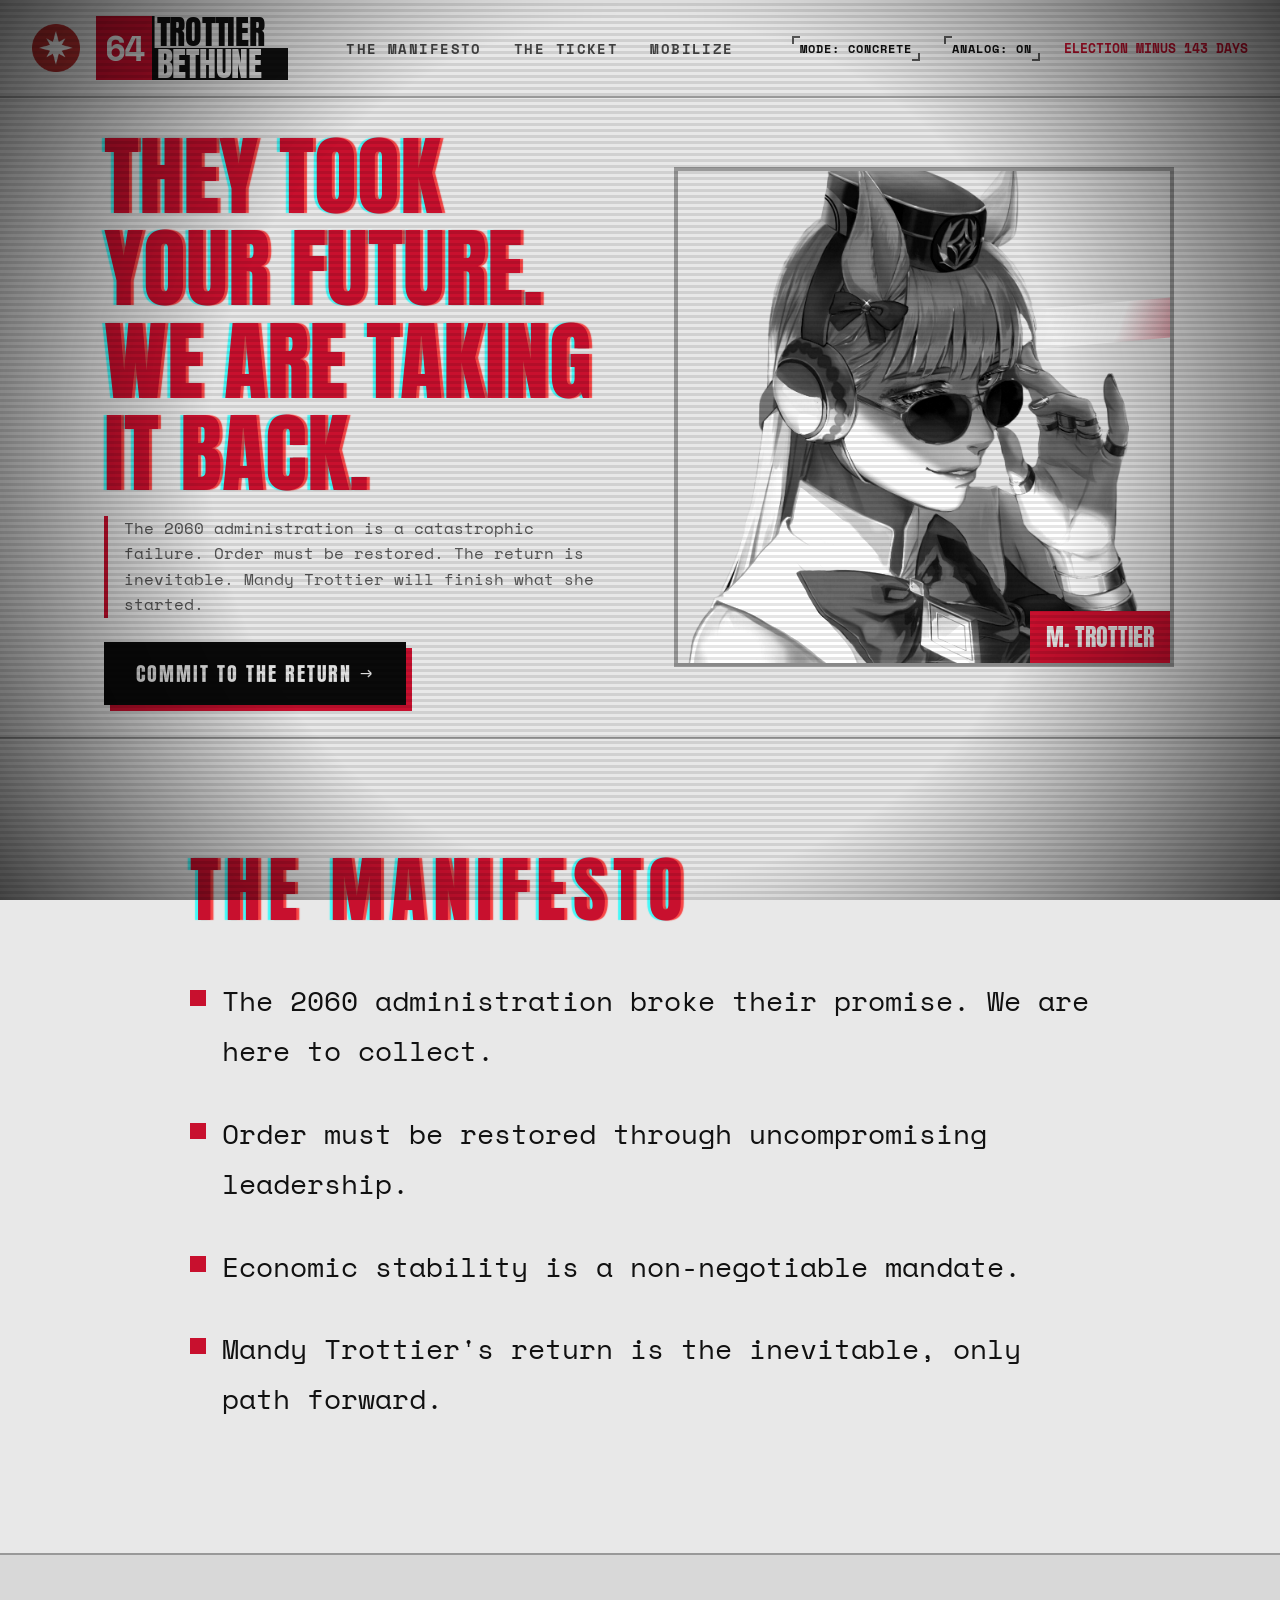
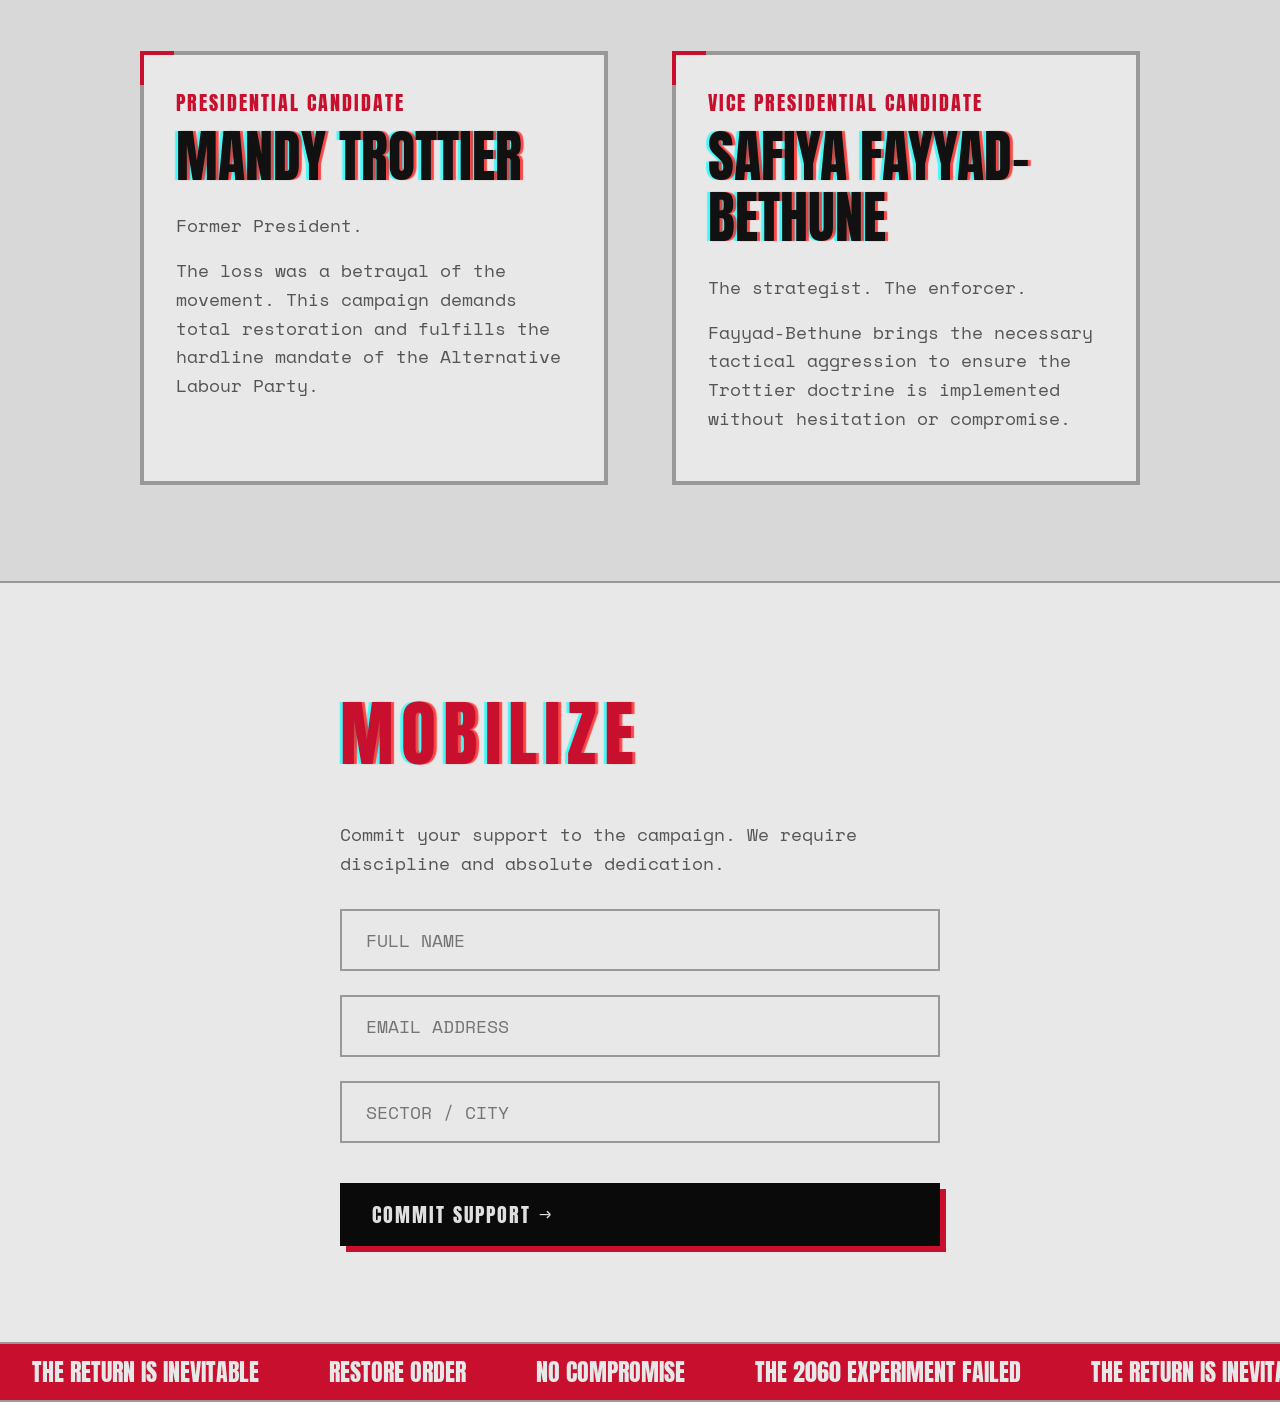
==== commit 457aadcf: "guuhhh" ====
--- a/index.html
+++ b/index.html
@@ -5,7 +5,7 @@
     <meta name="viewport" content="width=device-width, initial-scale=1.0">
     <title>Trottier / Fayyad-Bethune '64</title>
     <meta name="description" content="The official 2064 presidential campaign website for Mandy Trottier and Safiya Fayyad-Bethune. The return is inevitable.">
-    <link rel="stylesheet" href="index.css?v=4.9">
+    <link rel="stylesheet" href="index.css?v=5.0">
     <link rel="preconnect" href="https://fonts.googleapis.com">
     <link rel="preconnect" href="https://fonts.gstatic.com" crossorigin>
     <link href="https://fonts.googleapis.com/css2?family=Anton&family=Space+Mono:ital,wght@0,400;0,700;1,400&display=swap" rel="stylesheet">
--- a/index.css
+++ b/index.css
@@ -82,8 +82,16 @@
 }
 
 /* CRT Demo Mode Styles */
-[data-crt="true"] {
+[data-crt="true"] .ray-text,
+[data-crt="true"] .section-title,
+[data-crt="true"] .dossier-name {
     text-shadow: 2px 0px 1px rgba(255,0,0,0.5), -2px 0px 1px rgba(0,255,255,0.5);
+}
+
+[data-theme="light"] [data-crt="true"] .ray-text,
+[data-theme="light"] [data-crt="true"] .section-title,
+[data-theme="light"] [data-crt="true"] .dossier-name {
+    text-shadow: 3px 0px 1px rgba(255,0,0,0.7), -3px 0px 1px rgba(0,255,255,0.7);
 }
 
 .crt-overlay {
@@ -307,24 +315,10 @@
     font-family: var(--font-head);
     font-weight: normal;
     text-transform: uppercase;
-    line-height: 0.9;
+    line-height: 1.05;
     font-size: 3rem;
     margin: 0 0 1rem 0;
-    background-image: linear-gradient(
-        110deg,
-        var(--steel) 0%,
-        var(--steel) 30%,
-        var(--ray-flash) 45%,
-        var(--crimson) 55%,
-        var(--steel) 70%,
-        var(--steel) 100%
-    );
-    background-size: 200% auto;
-    color: transparent;
-    -webkit-text-fill-color: transparent;
-    -webkit-background-clip: text;
-    background-clip: text;
-    animation: sweep 4s linear infinite;
+    color: var(--crimson);
 }
 
 @media (min-width: 768px) {
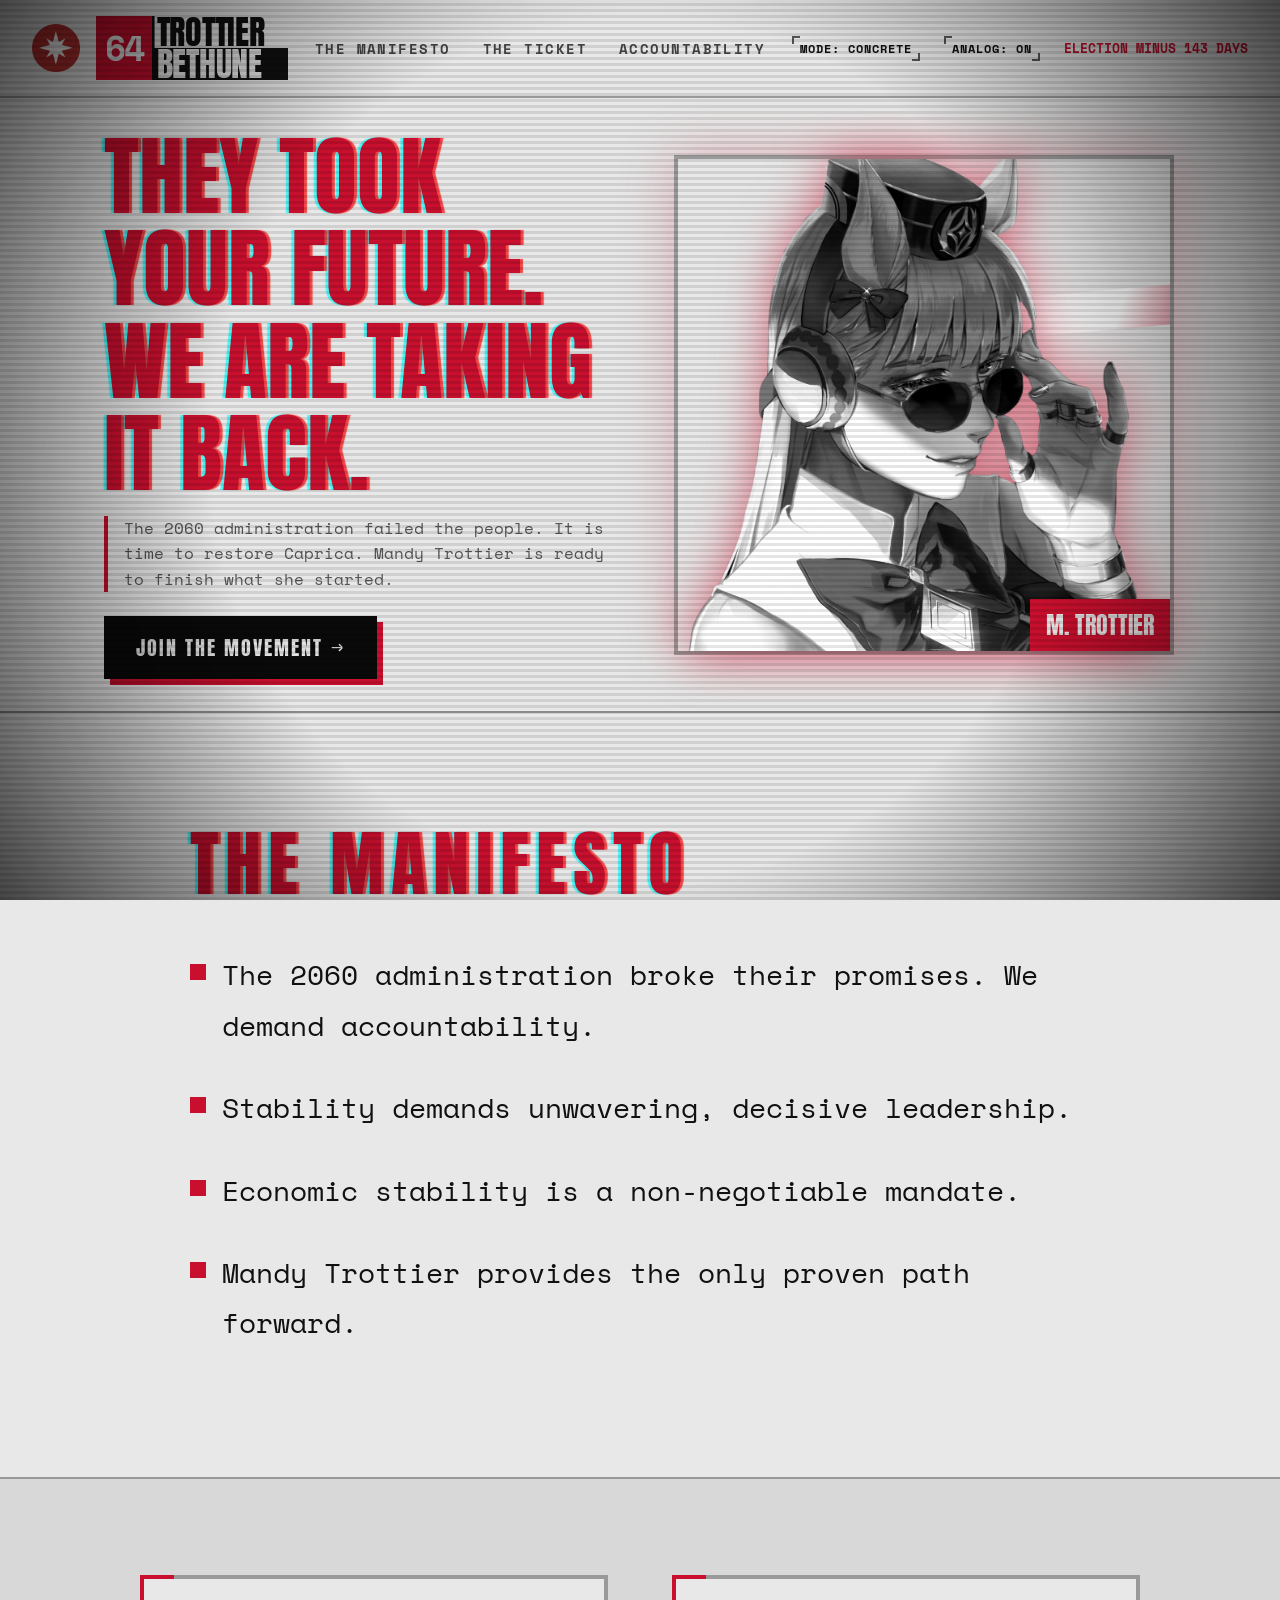
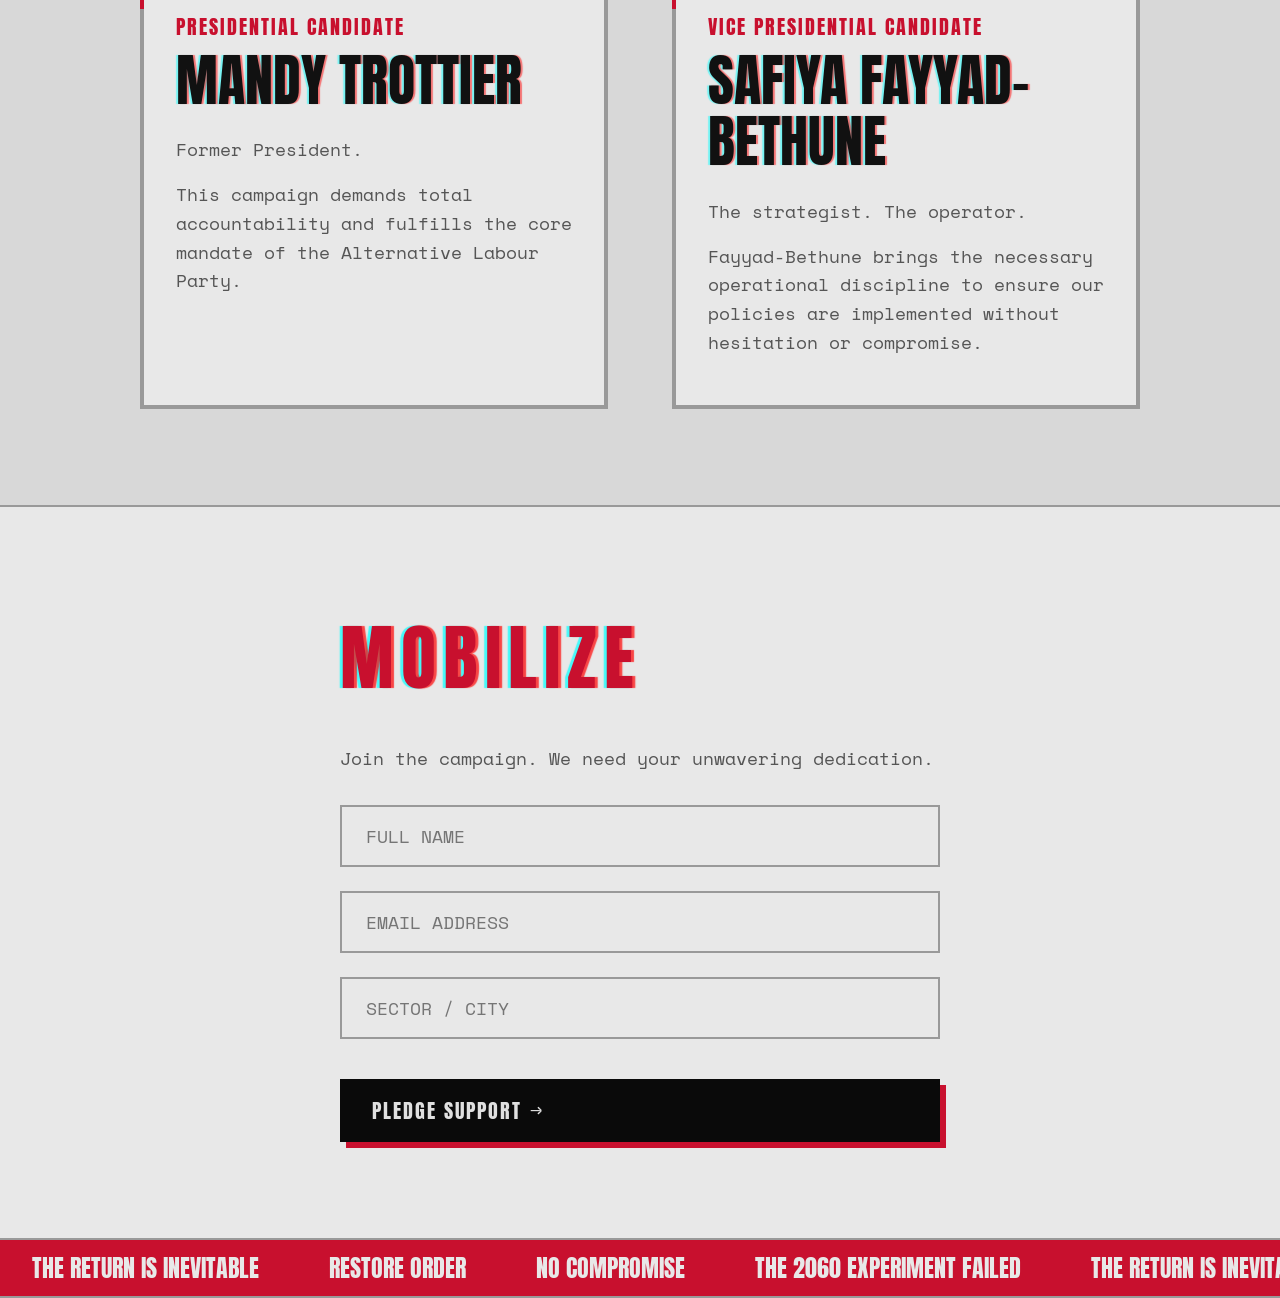
==== commit 0ea3dc16: "bwooaghh" ====
--- a/index.html
+++ b/index.html
@@ -50,7 +50,7 @@
         <nav class="main-nav">
             <a href="#manifesto">THE MANIFESTO</a>
             <a href="#ticket">THE TICKET</a>
-            <a href="#mobilize">MOBILIZE</a>
+            <a href="#mobilize">ACCOUNTABILITY</a>
         </nav>
         <div class="header-right">
             <button id="themeToggle" class="btn-secondary">MODE: CONCRETE</button>
@@ -68,9 +68,9 @@
                 WE ARE TAKING IT BACK.
             </h1>
             <p class="manifesto-intro">
-                The 2060 administration is a catastrophic failure. Order must be restored. The return is inevitable. Mandy Trottier will finish what she started.
+                The 2060 administration failed the people. It is time to restore Caprica. Mandy Trottier is ready to finish what she started.
             </p>
-            <button class="btn-primary">COMMIT TO THE RETURN <span style="font-family:var(--font-mono)">→</span></button>
+            <button class="btn-primary">JOIN THE MOVEMENT <span style="font-family:var(--font-mono)">→</span></button>
         </div>
         <div class="hero-visual">
             <div class="portrait-container">
@@ -85,10 +85,10 @@
         <div class="manifesto-content">
             <h2 class="section-title">THE MANIFESTO</h2>
             <ul class="manifesto-list">
-                <li><span class="bullet"></span> The 2060 administration broke their promise. We are here to collect.</li>
-                <li><span class="bullet"></span> Order must be restored through uncompromising leadership.</li>
+                <li><span class="bullet"></span> The 2060 administration broke their promises. We demand accountability.</li>
+                <li><span class="bullet"></span> Stability demands unwavering, decisive leadership.</li>
                 <li><span class="bullet"></span> Economic stability is a non-negotiable mandate.</li>
-                <li><span class="bullet"></span> Mandy Trottier's return is the inevitable, only path forward.</li>
+                <li><span class="bullet"></span> Mandy Trottier provides the only proven path forward.</li>
             </ul>
         </div>
     </section>
@@ -100,15 +100,15 @@
             <div class="dossier-name">MANDY TROTTIER</div>
             <div class="dossier-body">
                 <p>Former President.</p>
-                <p>The loss was a betrayal of the movement. This campaign demands total restoration and fulfills the hardline mandate of the Alternative Labour Party.</p>
+                <p>This campaign demands total accountability and fulfills the core mandate of the Alternative Labour Party.</p>
             </div>
         </div>
         <div class="dossier">
             <div class="dossier-header">VICE PRESIDENTIAL CANDIDATE</div>
             <div class="dossier-name">SAFIYA FAYYAD-BETHUNE</div>
             <div class="dossier-body">
-                <p>The strategist. The enforcer.</p>
-                <p>Fayyad-Bethune brings the necessary tactical aggression to ensure the Trottier doctrine is implemented without hesitation or compromise.</p>
+                <p>The strategist. The operator.</p>
+                <p>Fayyad-Bethune brings the necessary operational discipline to ensure our policies are implemented without hesitation or compromise.</p>
             </div>
         </div>
         </div>
@@ -117,7 +117,7 @@
     <section id="mobilize" class="section-mobilize">
         <div class="mobilize-container">
             <h2 class="section-title">MOBILIZE</h2>
-            <p class="mobilize-desc">Commit your support to the campaign. We require discipline and absolute dedication.</p>
+            <p class="mobilize-desc">Join the campaign. We need your unwavering dedication.</p>
             <form id="mobilize-form" class="mobilize-form">
                 <div class="input-group">
                     <input type="text" id="name" placeholder="FULL NAME" required>
@@ -128,11 +128,11 @@
                 <div class="input-group">
                     <input type="text" id="location" placeholder="SECTOR / CITY" required>
                 </div>
-                <button type="submit" class="btn-primary submit-btn">COMMIT SUPPORT <span style="font-family:var(--font-mono)">→</span></button>
+                <button type="submit" class="btn-primary submit-btn">PLEDGE SUPPORT <span style="font-family:var(--font-mono)">→</span></button>
             </form>
             <div id="form-success" class="form-success" style="display: none;">
-                <div class="success-message">COMMITMENT RECEIVED.</div>
-                <div class="success-sub">STAND BY FOR INSTRUCTIONS.</div>
+                <div class="success-message">INFORMATION RECEIVED.</div>
+                <div class="success-sub">WE WILL BE IN TOUCH.</div>
             </div>
         </div>
     </section>
--- a/index.css
+++ b/index.css
@@ -83,15 +83,21 @@
 
 /* CRT Demo Mode Styles */
 [data-crt="true"] .ray-text,
-[data-crt="true"] .section-title,
+[data-crt="true"] .section-title {
+    text-shadow: 2px 0px 1px rgba(255,0,0,0.5), -2px 0px 1px rgba(0,255,255,0.5);
+}
+
 [data-crt="true"] .dossier-name {
+    text-shadow: 1px 0px 1px rgba(255,0,0,0.4), -1px 0px 1px rgba(0,255,255,0.4);
+}
+
+[data-theme="light"] [data-crt="true"] .ray-text,
+[data-theme="light"] [data-crt="true"] .section-title {
+    text-shadow: 3px 0px 1px rgba(255,0,0,0.7), -3px 0px 1px rgba(0,255,255,0.7);
+}
+
+[data-theme="light"] [data-crt="true"] .dossier-name {
     text-shadow: 2px 0px 1px rgba(255,0,0,0.5), -2px 0px 1px rgba(0,255,255,0.5);
-}
-
-[data-theme="light"] [data-crt="true"] .ray-text,
-[data-theme="light"] [data-crt="true"] .section-title,
-[data-theme="light"] [data-crt="true"] .dossier-name {
-    text-shadow: 3px 0px 1px rgba(255,0,0,0.7), -3px 0px 1px rgba(0,255,255,0.7);
 }
 
 .crt-overlay {
@@ -380,6 +386,7 @@
     width: 100%;
     max-width: 500px;
     border: 4px solid var(--steel);
+    box-shadow: 0 0 50px rgba(200, 16, 46, 0.25);
 }
 
 .candidate-image {
@@ -388,7 +395,7 @@
     width: 100%;
     height: auto;
     display: block;
-    filter: grayscale(100%) contrast(120%);
+    filter: grayscale(100%) contrast(120%) drop-shadow(0 0 25px rgba(200, 16, 46, 0.6));
 }
 
 .sunglass-ray {
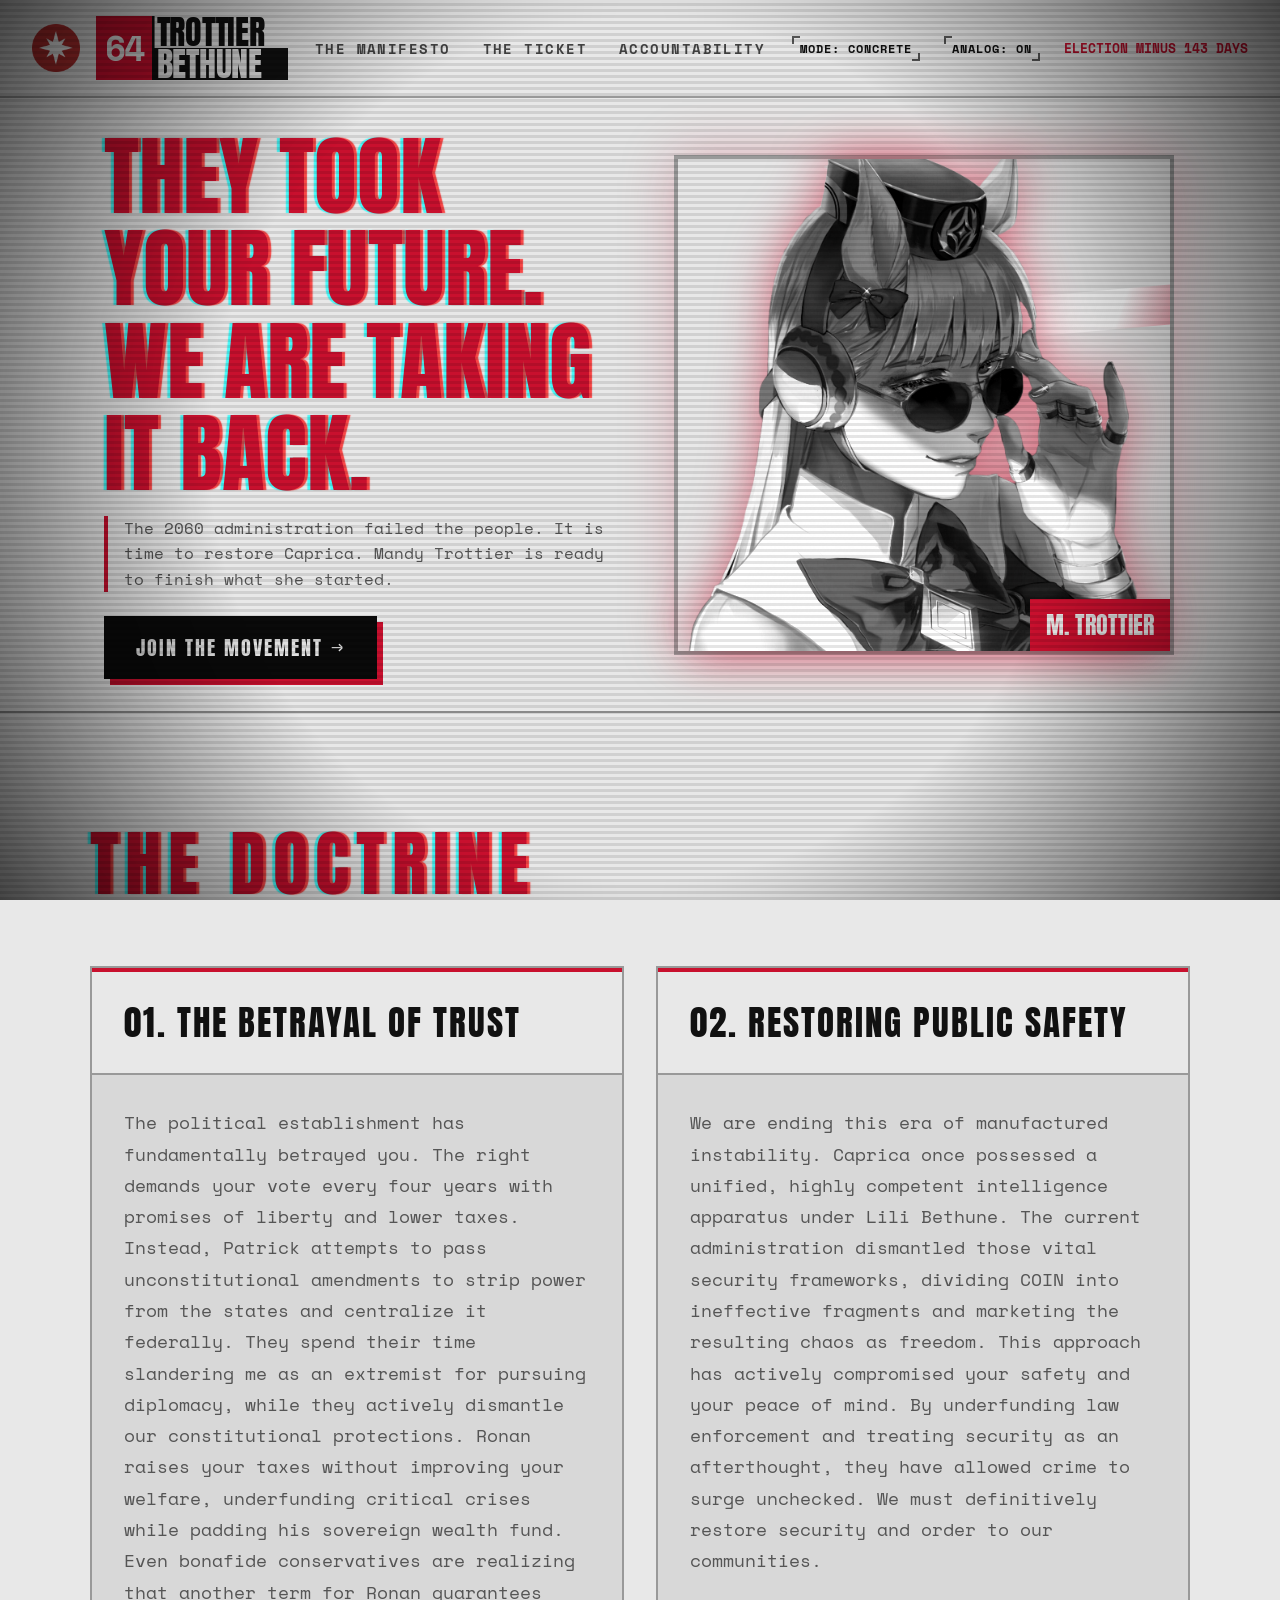
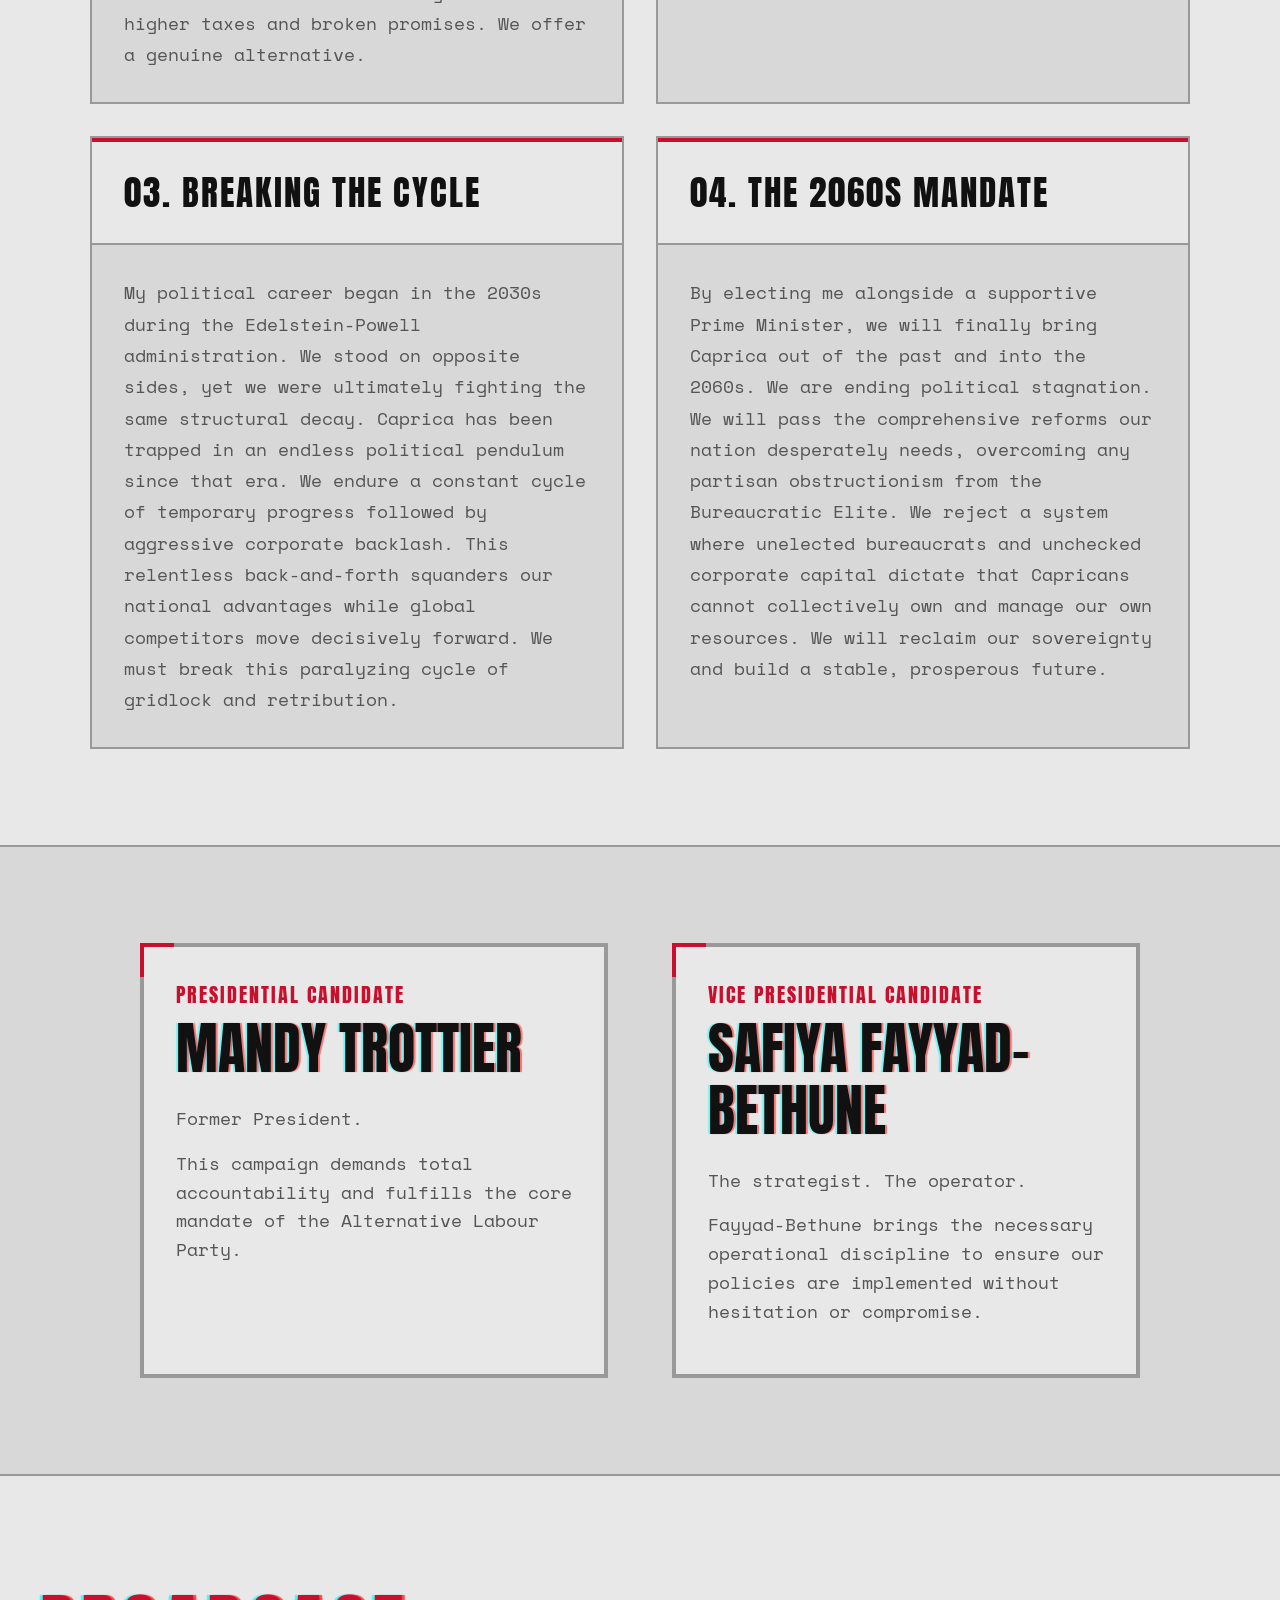
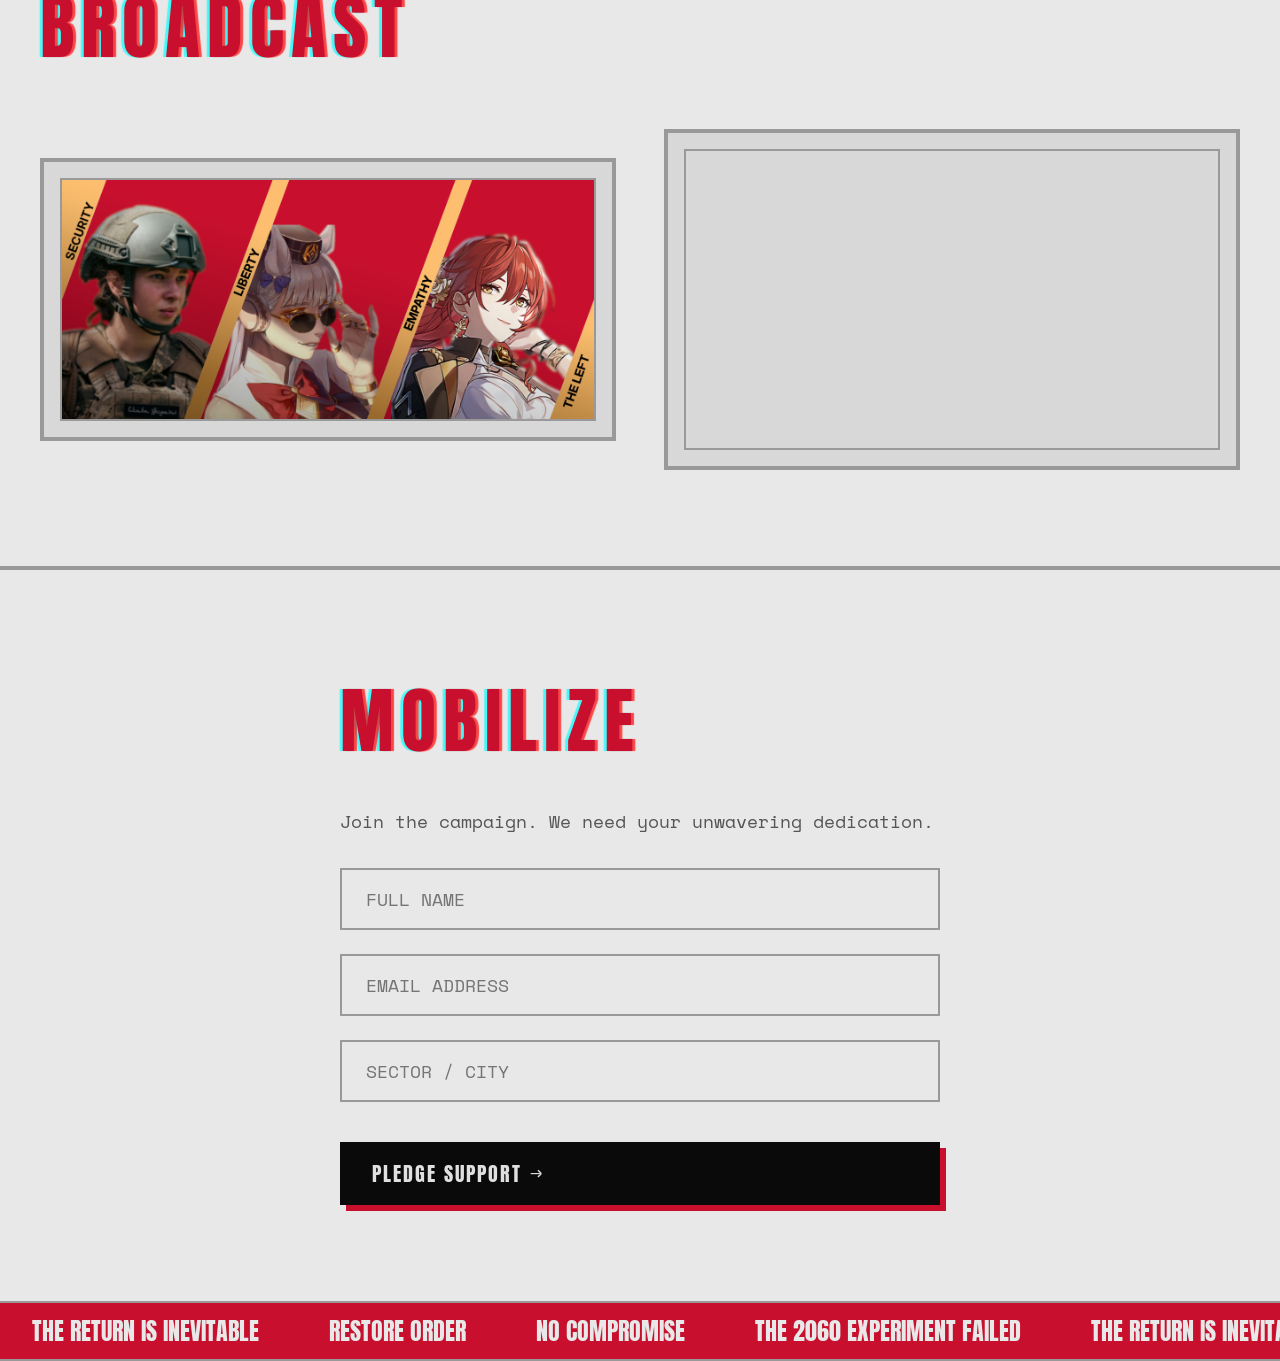
==== commit 931c3165: "ooughhh" ====
--- a/index.html
+++ b/index.html
@@ -83,13 +83,33 @@
 
     <section id="manifesto" class="section-manifesto">
         <div class="manifesto-content">
-            <h2 class="section-title">THE MANIFESTO</h2>
-            <ul class="manifesto-list">
-                <li><span class="bullet"></span> The 2060 administration broke their promises. We demand accountability.</li>
-                <li><span class="bullet"></span> Stability demands unwavering, decisive leadership.</li>
-                <li><span class="bullet"></span> Economic stability is a non-negotiable mandate.</li>
-                <li><span class="bullet"></span> Mandy Trottier provides the only proven path forward.</li>
-            </ul>
+            <h2 class="section-title">THE DOCTRINE</h2>
+            <div class="doctrine-grid">
+                <div class="doctrine-item">
+                    <div class="doctrine-header">01. THE BETRAYAL OF TRUST</div>
+                    <div class="doctrine-body">
+                        The political establishment has fundamentally betrayed you. The right demands your vote every four years with promises of liberty and lower taxes. Instead, Patrick attempts to pass unconstitutional amendments to strip power from the states and centralize it federally. They spend their time slandering me as an extremist for pursuing diplomacy, while they actively dismantle our constitutional protections. Ronan raises your taxes without improving your welfare, underfunding critical crises while padding his sovereign wealth fund. Even bonafide conservatives are realizing that another term for Ronan guarantees higher taxes and broken promises. We offer a genuine alternative.
+                    </div>
+                </div>
+                <div class="doctrine-item">
+                    <div class="doctrine-header">02. RESTORING PUBLIC SAFETY</div>
+                    <div class="doctrine-body">
+                        We are ending this era of manufactured instability. Caprica once possessed a unified, highly competent intelligence apparatus under Lili Bethune. The current administration dismantled those vital security frameworks, dividing COIN into ineffective fragments and marketing the resulting chaos as freedom. This approach has actively compromised your safety and your peace of mind. By underfunding law enforcement and treating security as an afterthought, they have allowed crime to surge unchecked. We must definitively restore security and order to our communities.
+                    </div>
+                </div>
+                <div class="doctrine-item">
+                    <div class="doctrine-header">03. BREAKING THE CYCLE</div>
+                    <div class="doctrine-body">
+                        My political career began in the 2030s during the Edelstein-Powell administration. We stood on opposite sides, yet we were ultimately fighting the same structural decay. Caprica has been trapped in an endless political pendulum since that era. We endure a constant cycle of temporary progress followed by aggressive corporate backlash. This relentless back-and-forth squanders our national advantages while global competitors move decisively forward. We must break this paralyzing cycle of gridlock and retribution.
+                    </div>
+                </div>
+                <div class="doctrine-item">
+                    <div class="doctrine-header">04. THE 2060s MANDATE</div>
+                    <div class="doctrine-body">
+                        By electing me alongside a supportive Prime Minister, we will finally bring Caprica out of the past and into the 2060s. We are ending political stagnation. We will pass the comprehensive reforms our nation desperately needs, overcoming any partisan obstructionism from the Bureaucratic Elite. We reject a system where unelected bureaucrats and unchecked corporate capital dictate that Capricans cannot collectively own and manage our own resources. We will reclaim our sovereignty and build a stable, prosperous future.
+                    </div>
+                </div>
+            </div>
         </div>
     </section>
 
@@ -111,6 +131,28 @@
                 <p>Fayyad-Bethune brings the necessary operational discipline to ensure our policies are implemented without hesitation or compromise.</p>
             </div>
         </div>
+        </div>
+    </section>
+
+    <section id="broadcast" class="section-broadcast">
+        <div class="broadcast-content">
+            <h2 class="section-title">BROADCAST</h2>
+            <div class="media-grid">
+                <div class="media-item">
+                    <img src="posterfinal,.png" alt="Official Campaign Poster" class="broadcast-poster">
+                </div>
+                <div class="media-item">
+                    <div class="video-wrapper">
+                        <iframe 
+                            src="https://www.youtube-nocookie.com/embed/Ptl4pT7Fl1Y?si=xkNPzzODpNMZ82md" 
+                            title="Campaign Broadcast" 
+                            frameborder="0" 
+                            allow="accelerometer; autoplay; clipboard-write; encrypted-media; gyroscope; picture-in-picture" 
+                            allowfullscreen>
+                        </iframe>
+                    </div>
+                </div>
+            </div>
         </div>
     </section>
 
--- a/index.css
+++ b/index.css
@@ -465,48 +465,66 @@
     background-color: var(--obsidian);
     display: flex;
     justify-content: center;
+    padding: 6rem 2rem;
 }
 
 .manifesto-content {
-    max-width: 900px;
-    width: 100%;
-}
-
-.manifesto-list {
-    list-style: none;
-    padding: 0;
-    margin: 0;
-}
-
-.manifesto-list li {
-    font-size: 1.25rem;
-    line-height: 1.8;
-    margin-bottom: 2rem;
-    position: relative;
-    padding-left: 2rem;
+    max-width: 1100px; /* Increased from 900px to fit the grid nicely */
+    width: 100%;
+}
+
+.doctrine-grid {
+    display: grid;
+    grid-template-columns: 1fr;
+    gap: 2rem;
+    margin-top: 3rem;
+}
+
+@media (min-width: 900px) {
+    .doctrine-grid {
+        grid-template-columns: 1fr 1fr;
+    }
+}
+
+.doctrine-item {
+    border: 2px solid var(--steel);
+    background-color: var(--ticket-bg);
+    display: flex;
+    flex-direction: column;
+    transition: transform 0.1s ease-out, box-shadow 0.1s ease-out, border-color 0.1s ease-out;
+}
+
+.doctrine-item:hover {
+    transform: translate(-8px, -8px);
+    box-shadow: 8px 8px 0 var(--crimson);
+    border-color: var(--crimson);
+    cursor: crosshair;
+}
+
+.doctrine-header {
+    background-color: var(--obsidian);
     color: var(--text-light);
-}
-
-.manifesto-list li .bullet {
-    position: absolute;
-    left: 0;
-    top: 10px;
-    width: 12px;
-    height: 12px;
-    background-color: var(--crimson);
-}
-
-@media (min-width: 768px) {
-    .manifesto-list li {
-        font-size: 1.75rem;
-    }
-    .manifesto-list li .bullet {
-        top: 14px;
-        width: 16px;
-        height: 16px;
-    }
-}
-
+    font-family: var(--font-head);
+    font-size: 2.2rem;
+    padding: 1.5rem 2rem;
+    text-transform: uppercase;
+    letter-spacing: 2px;
+    border-top: 4px solid var(--crimson);
+    border-bottom: 2px solid var(--steel);
+    transition: border-top-color 0.1s ease-out;
+}
+
+.doctrine-item:hover .doctrine-header {
+    border-top-color: var(--text-light);
+}
+
+.doctrine-body {
+    padding: 2rem;
+    font-size: 1.15rem;
+    line-height: 1.7;
+    color: var(--text-muted);
+    font-family: var(--font-mono);
+}
 /* Ticket Section */
 .section-ticket {
     background-color: var(--ticket-bg);
@@ -535,6 +553,14 @@
     padding: 2rem;
     position: relative;
     background-color: var(--obsidian);
+    transition: transform 0.1s ease-out, box-shadow 0.1s ease-out, border-color 0.1s ease-out;
+}
+
+.dossier:hover {
+    transform: translate(-8px, -8px);
+    box-shadow: 8px 8px 0 var(--crimson);
+    border-color: var(--crimson);
+    cursor: crosshair;
 }
 
 .dossier::before {
@@ -546,6 +572,11 @@
     height: 30px;
     border-top: 4px solid var(--crimson);
     border-left: 4px solid var(--crimson);
+    transition: border-color 0.1s ease-out;
+}
+
+.dossier:hover::before {
+    border-color: var(--text-light);
 }
 
 .dossier-header {
@@ -582,6 +613,67 @@
     .dossier-body {
         font-size: 1.125rem;
     }
+}
+
+/* Broadcast Section */
+.section-broadcast {
+    background-color: var(--obsidian);
+    display: flex;
+    justify-content: center;
+    padding: 6rem 2rem;
+    border-bottom: 2px solid var(--steel);
+}
+
+.broadcast-content {
+    max-width: 1200px;
+    width: 100%;
+}
+
+.media-grid {
+    display: grid;
+    grid-template-columns: 1fr;
+    gap: 3rem;
+    margin-top: 3rem;
+}
+
+@media (min-width: 900px) {
+    .media-grid {
+        grid-template-columns: 1fr 1fr;
+        align-items: center;
+    }
+}
+
+.media-item {
+    border: 4px solid var(--steel);
+    background-color: var(--ticket-bg);
+    padding: 1rem;
+    transition: transform 0.1s ease-out, box-shadow 0.1s ease-out, border-color 0.1s ease-out;
+}
+
+.media-item:hover {
+    transform: translate(-8px, -8px);
+    box-shadow: 8px 8px 0 var(--crimson);
+    border-color: var(--crimson);
+    cursor: crosshair;
+}
+
+.broadcast-poster {
+    width: 100%;
+    height: auto;
+    display: block;
+    border: 2px solid var(--steel);
+}
+
+.video-wrapper {
+    width: 100%;
+    aspect-ratio: 16 / 9;
+    border: 2px solid var(--steel);
+}
+
+.video-wrapper iframe {
+    width: 100%;
+    height: 100%;
+    display: block;
 }
 
 /* Mobilize Section */
@@ -683,3 +775,5 @@
 .ticker-item {
     padding: 0 2rem;
 }
+
+
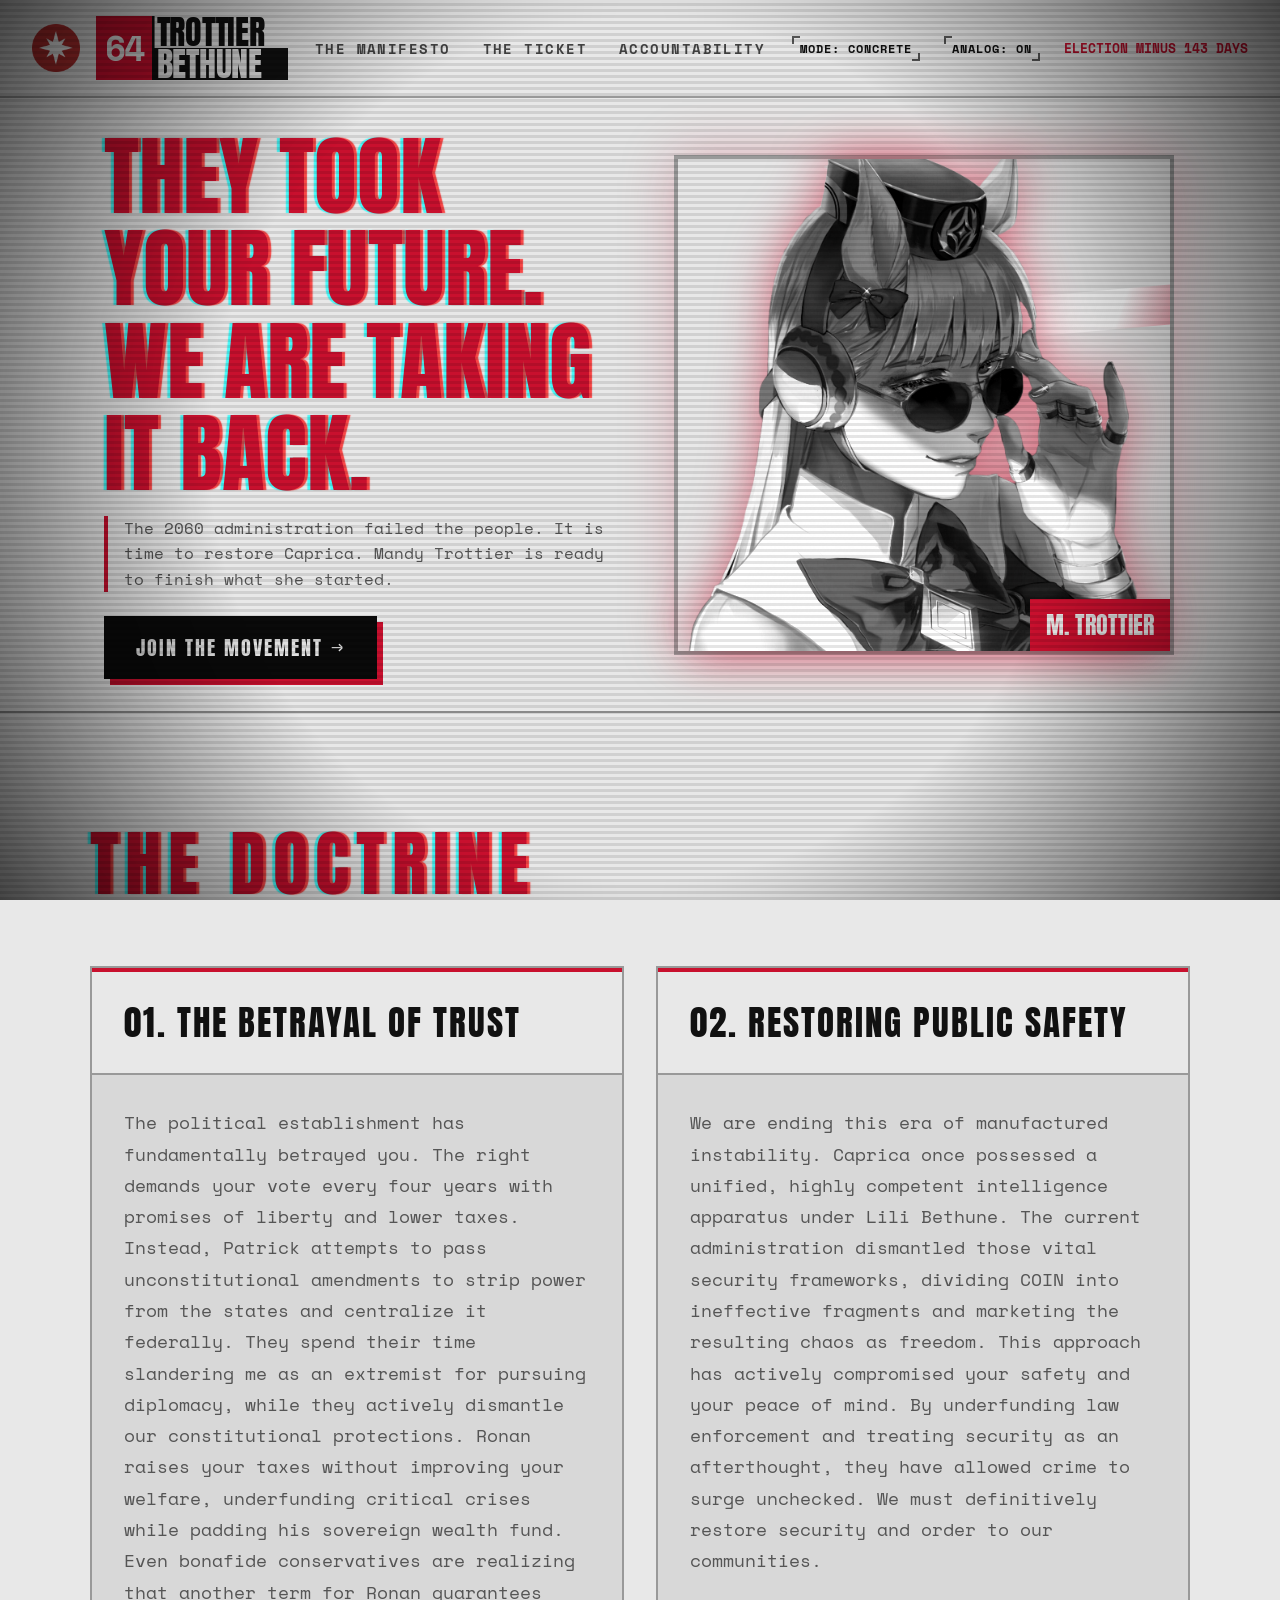
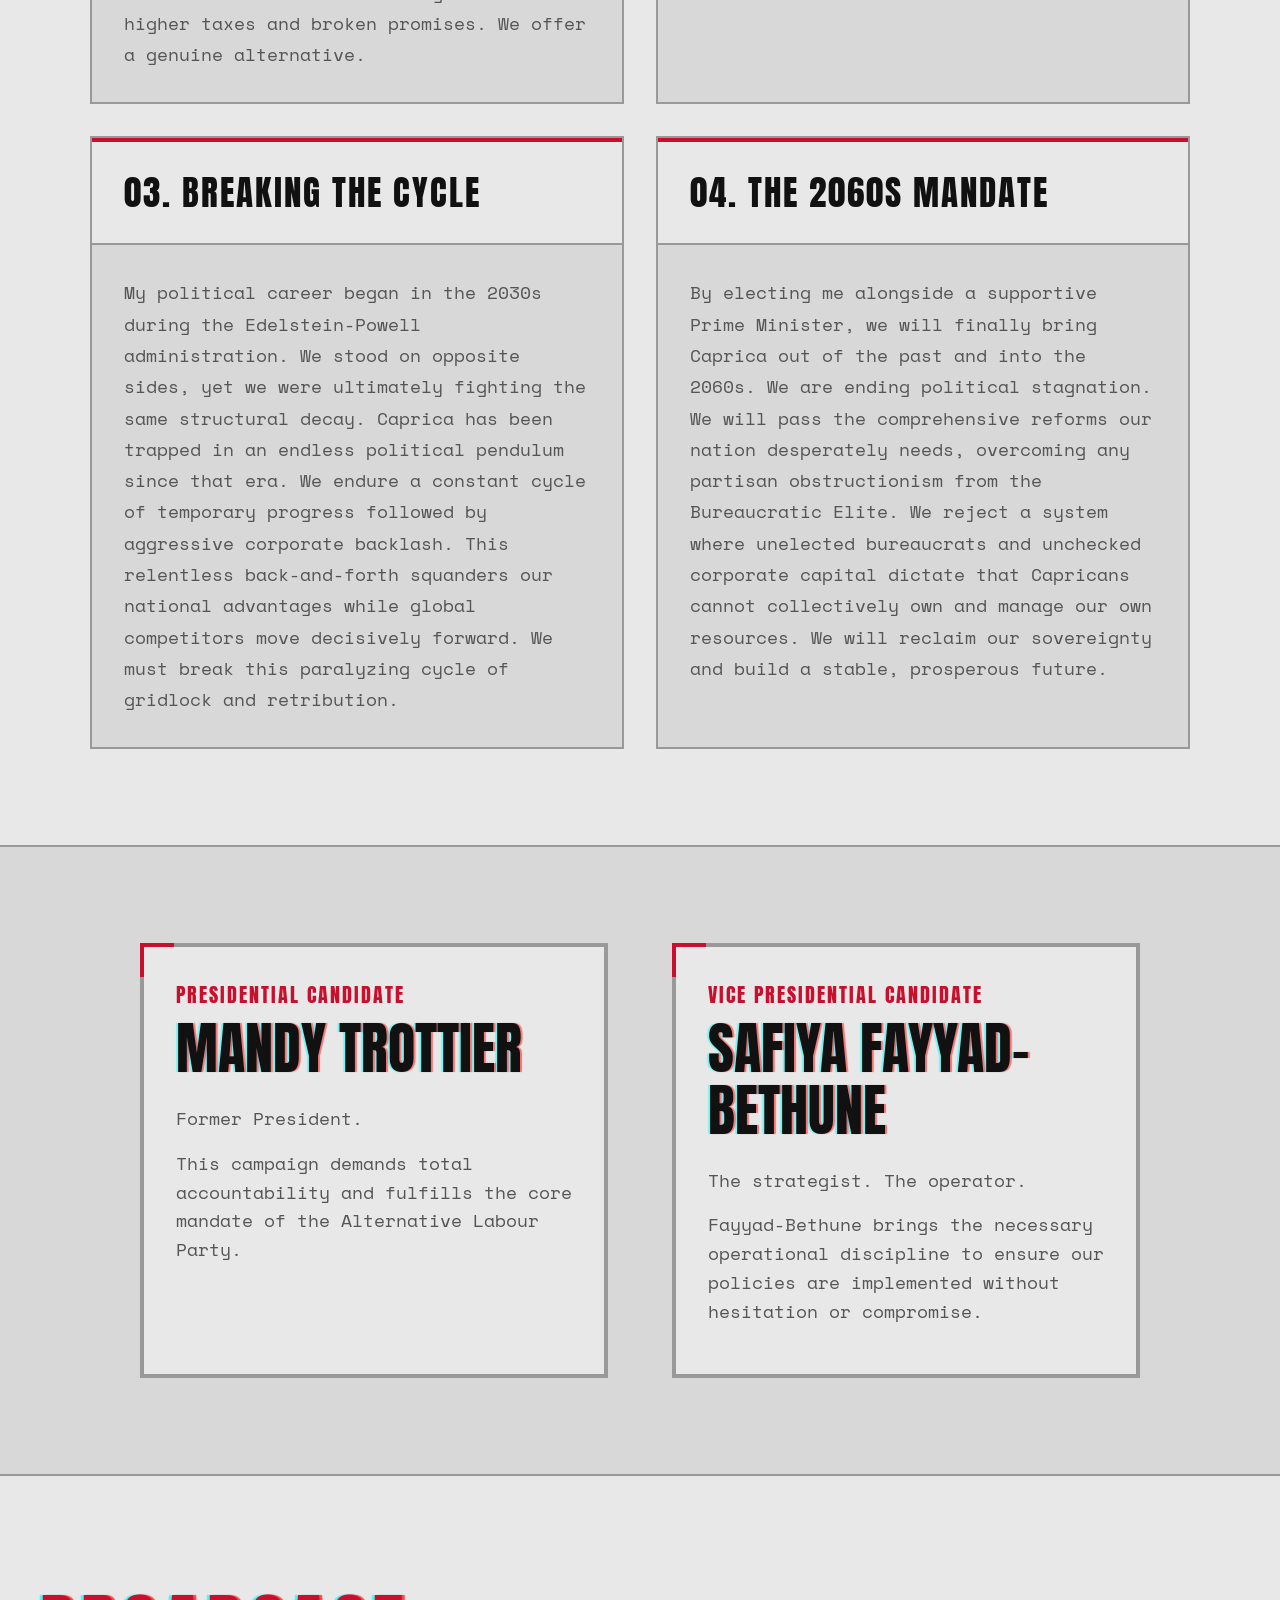
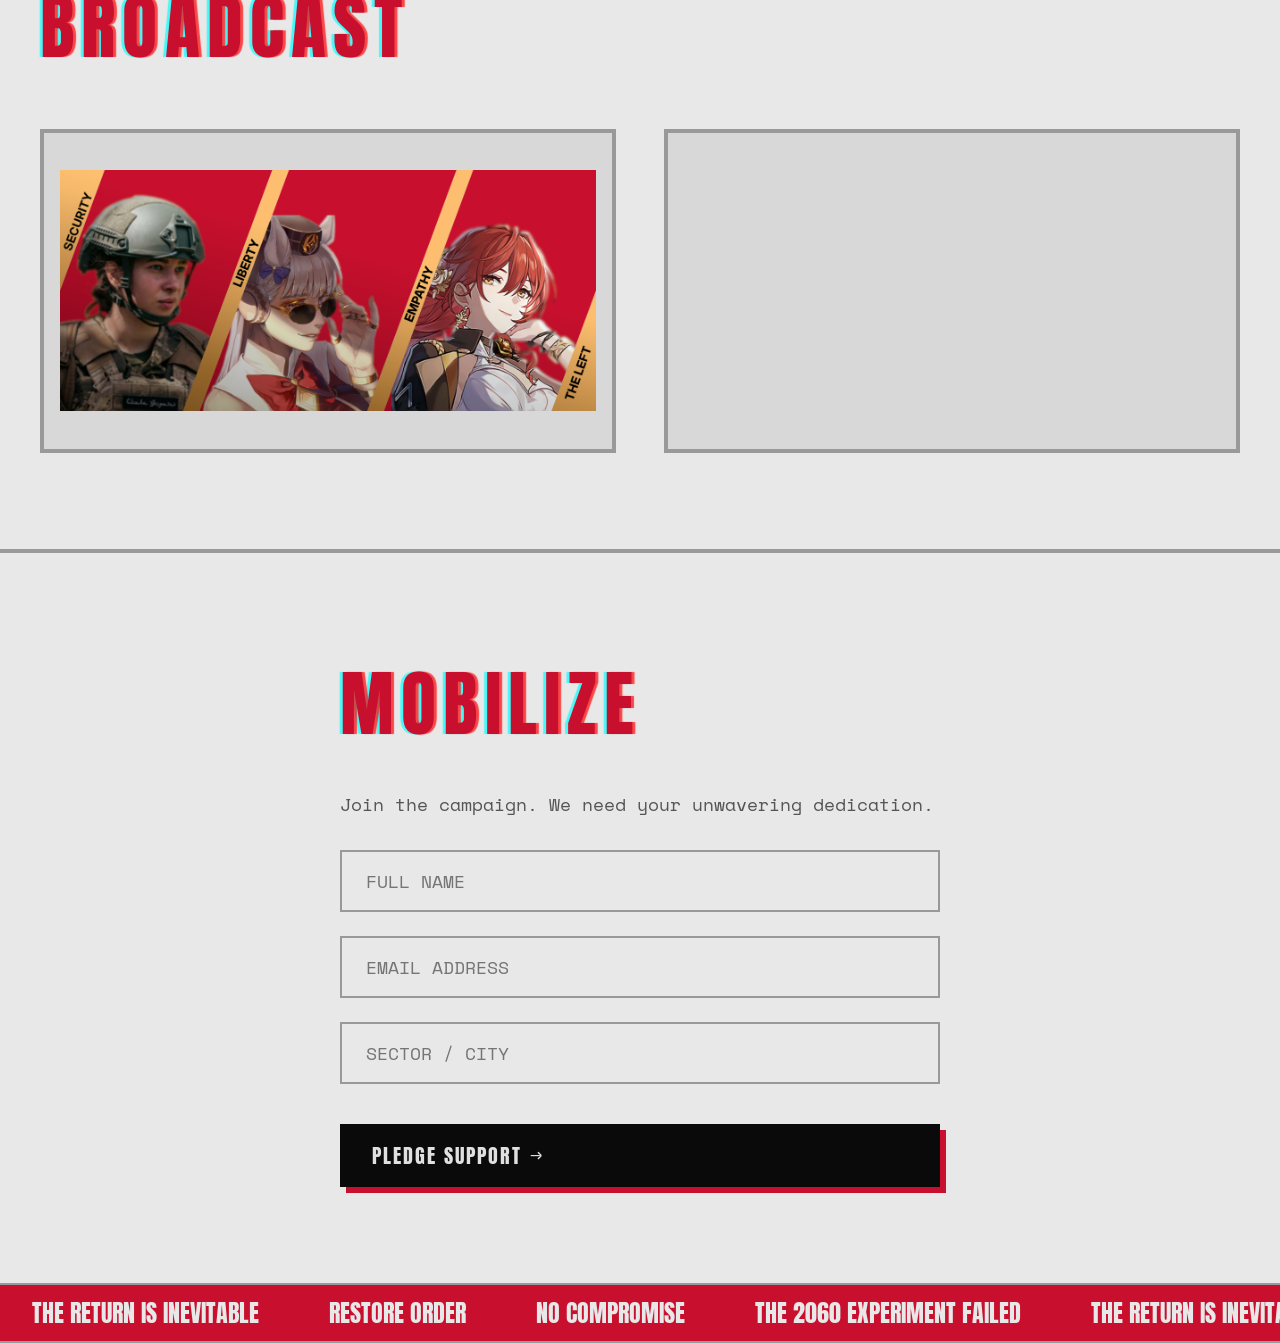
==== commit c109db6c: "ooguuh" ====
--- a/index.html
+++ b/index.html
@@ -5,7 +5,7 @@
     <meta name="viewport" content="width=device-width, initial-scale=1.0">
     <title>Trottier / Fayyad-Bethune '64</title>
     <meta name="description" content="The official 2064 presidential campaign website for Mandy Trottier and Safiya Fayyad-Bethune. The return is inevitable.">
-    <link rel="stylesheet" href="index.css?v=5.0">
+    <link rel="stylesheet" href="index.css?v=6.0">
     <link rel="preconnect" href="https://fonts.googleapis.com">
     <link rel="preconnect" href="https://fonts.gstatic.com" crossorigin>
     <link href="https://fonts.googleapis.com/css2?family=Anton&family=Space+Mono:ital,wght@0,400;0,700;1,400&display=swap" rel="stylesheet">
--- a/index.css
+++ b/index.css
@@ -648,6 +648,11 @@
     background-color: var(--ticket-bg);
     padding: 1rem;
     transition: transform 0.1s ease-out, box-shadow 0.1s ease-out, border-color 0.1s ease-out;
+    min-width: 0;
+    display: flex;
+    justify-content: center;
+    align-items: center;
+    aspect-ratio: 16 / 9; /* Forces perfectly matched boxes */
 }
 
 .media-item:hover {
@@ -659,15 +664,14 @@
 
 .broadcast-poster {
     width: 100%;
-    height: auto;
+    height: 100%;
+    object-fit: contain;
     display: block;
-    border: 2px solid var(--steel);
 }
 
 .video-wrapper {
     width: 100%;
-    aspect-ratio: 16 / 9;
-    border: 2px solid var(--steel);
+    height: 100%;
 }
 
 .video-wrapper iframe {
